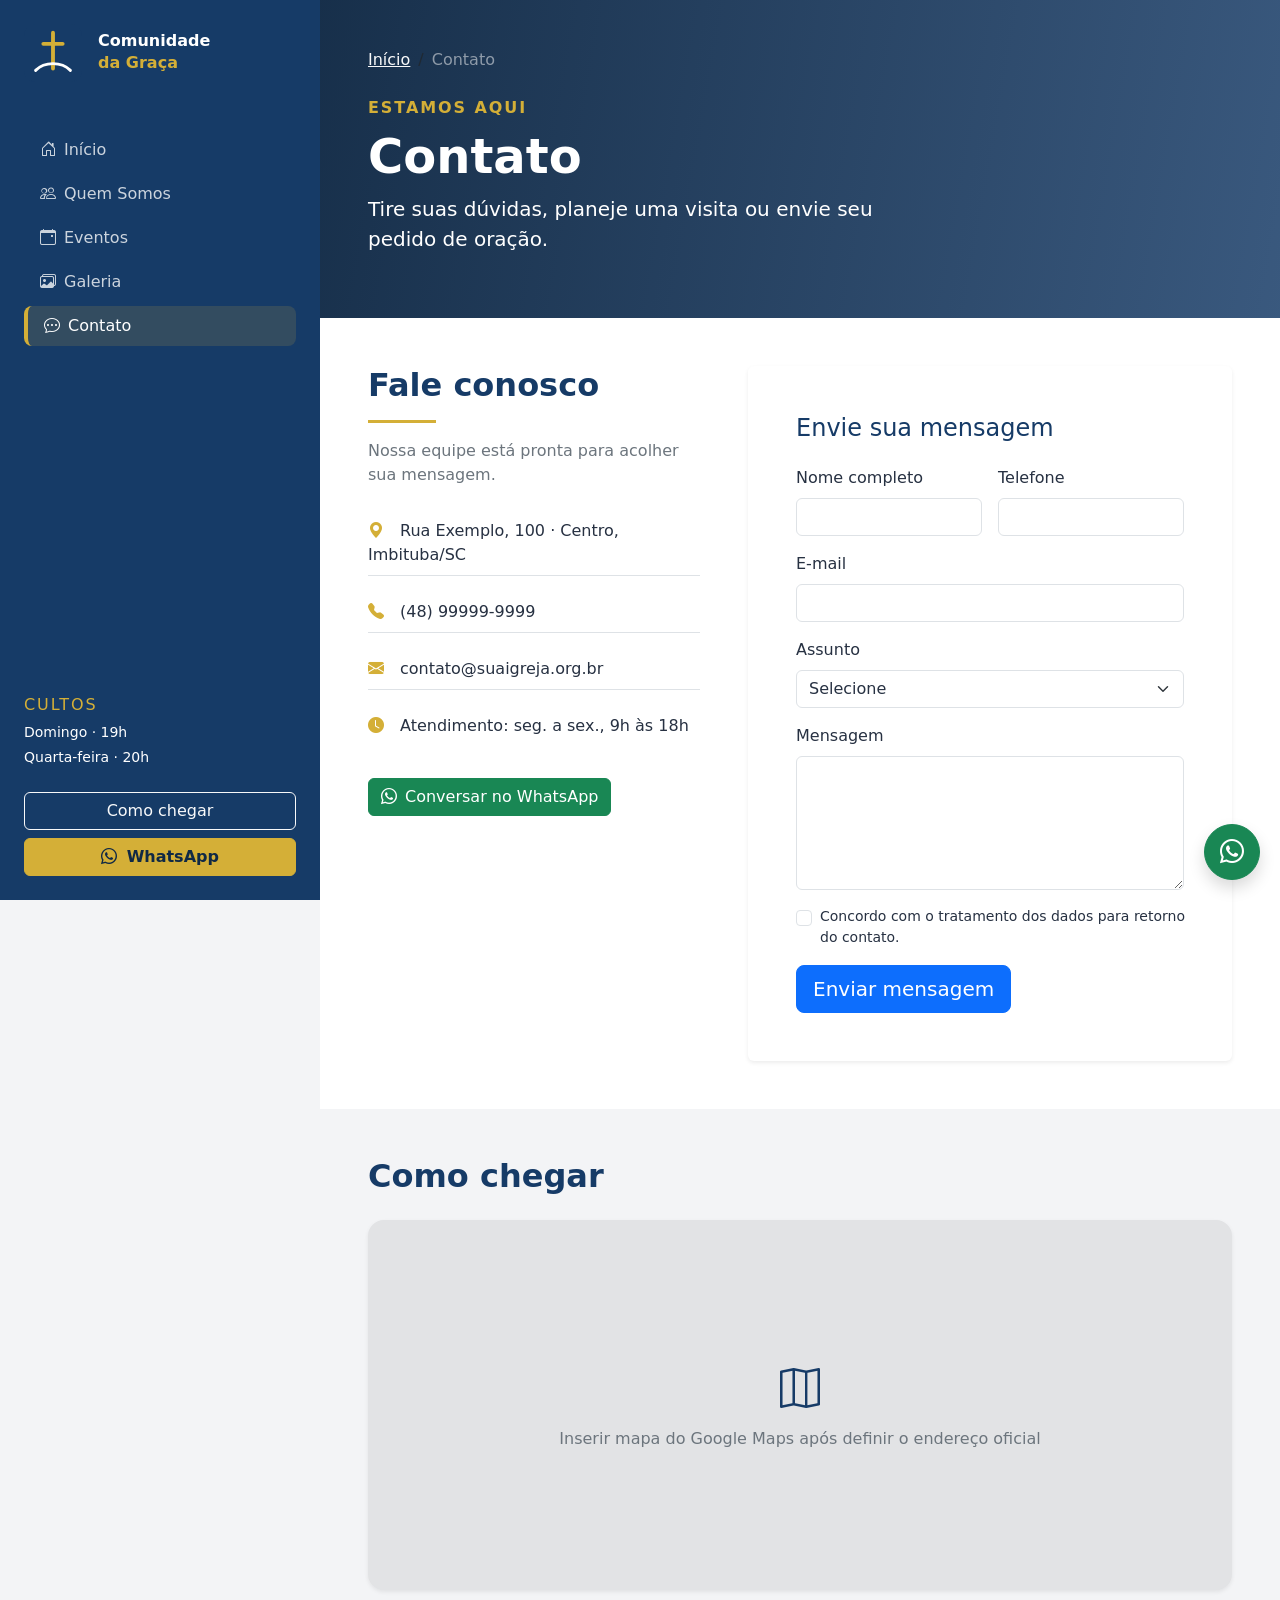
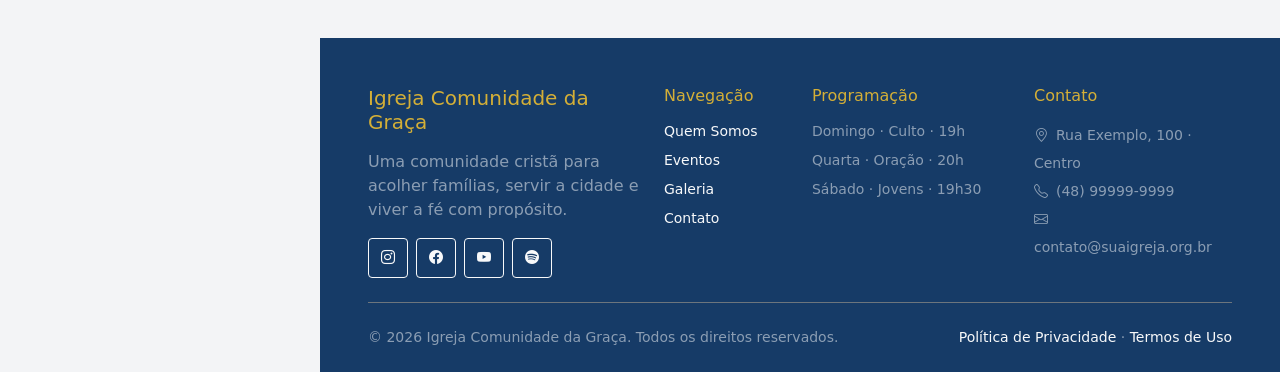
==== contato.html @ 5cb47e73 "Primeira versão do site" ====
<!DOCTYPE html>

<html lang="pt-BR">
<head>
<meta charset="utf-8"/>
<meta content="width=device-width, initial-scale=1" name="viewport"/>
<title>Contato e Pedido de Oração | Igreja Comunidade da Graça</title>
<meta content="Entre em contato com a Igreja Comunidade da Graça em Imbituba, planeje sua visita ou envie um pedido de oração." name="description"/>
<meta content="index, follow, max-image-preview:large" name="robots"/>
<meta content="#163b67" name="theme-color"/>
<link href="https://www.suaigreja.org.br/contato.html" rel="canonical"/>
<link href="assets/img/logo.svg" rel="icon" type="image/svg+xml"/>
<meta content="pt_BR" property="og:locale"/>
<meta content="website" property="og:type"/>
<meta content="Igreja Comunidade da Graça" property="og:site_name"/>
<meta content="Contato e Pedido de Oração | Igreja Comunidade da Graça" property="og:title"/>
<meta content="Entre em contato com a Igreja Comunidade da Graça em Imbituba, planeje sua visita ou envie um pedido de oração." property="og:description"/>
<meta content="https://www.suaigreja.org.br/contato.html" property="og:url"/>
<meta content="https://www.suaigreja.org.br/assets/img/og-image.jpg" property="og:image"/>
<meta content="summary_large_image" name="twitter:card"/>
<meta content="Contato e Pedido de Oração | Igreja Comunidade da Graça" name="twitter:title"/>
<meta content="Entre em contato com a Igreja Comunidade da Graça em Imbituba, planeje sua visita ou envie um pedido de oração." name="twitter:description"/>
<meta content="https://www.suaigreja.org.br/assets/img/og-image.jpg" name="twitter:image"/>
<link crossorigin="anonymous" href="https://cdn.jsdelivr.net/npm/bootstrap@5.3.8/dist/css/bootstrap.min.css" integrity="sha384-sRIl4kxILFvY47J16cr9ZwB07vP4J8+LH7qKQnuqkuIAvNWLzeN8tE5YBujZqJLB" rel="stylesheet"/>
<link href="https://cdn.jsdelivr.net/npm/bootstrap-icons@1.13.1/font/bootstrap-icons.min.css" rel="stylesheet"/>
<link href="assets/css/styles.css" rel="stylesheet"/>
</head>
<body>
<a class="visually-hidden-focusable btn btn-gold position-absolute top-0 start-0 m-2 z-3" href="#conteudo-principal">Pular para o conteúdo</a>
<header class="d-lg-none sticky-top bg-brand shadow-sm">
<nav aria-label="Navegação principal mobile" class="navbar navbar-dark px-3">
<a class="navbar-brand d-flex align-items-center gap-2" href="index.html">
<img alt="" height="42" src="assets/img/logo.svg" width="42"/>
<span class="fs-6 fw-semibold">Igreja Comunidade da Graça</span>
</a>
<button aria-controls="menuMobile" aria-label="Abrir menu principal" class="navbar-toggler" data-bs-target="#menuMobile" data-bs-toggle="offcanvas" type="button">
<span class="navbar-toggler-icon"></span>
</button>
</nav>
<div aria-labelledby="menuMobileLabel" class="offcanvas offcanvas-start text-bg-dark" id="menuMobile" tabindex="-1">
<header class="offcanvas-header border-bottom border-secondary">
<h2 class="offcanvas-title fs-5" id="menuMobileLabel">Igreja Comunidade da Graça</h2>
<button aria-label="Fechar menu" class="btn-close btn-close-white" data-bs-dismiss="offcanvas" type="button"></button>
</header>
<nav aria-label="Menu mobile" class="offcanvas-body">
<ul class="nav flex-column gap-1">
<li class="nav-item">
<a class="nav-link sidebar-link rounded-3 px-3 py-2" href="index.html">
<i aria-hidden="true" class="bi bi-house-door me-2"></i>Início
            </a>
</li>
<li class="nav-item">
<a class="nav-link sidebar-link rounded-3 px-3 py-2" href="quem-somos.html">
<i aria-hidden="true" class="bi bi-people me-2"></i>Quem Somos
            </a>
</li>
<li class="nav-item">
<a class="nav-link sidebar-link rounded-3 px-3 py-2" href="eventos.html">
<i aria-hidden="true" class="bi bi-calendar-event me-2"></i>Eventos
            </a>
</li>
<li class="nav-item">
<a class="nav-link sidebar-link rounded-3 px-3 py-2" href="galeria.html">
<i aria-hidden="true" class="bi bi-images me-2"></i>Galeria
            </a>
</li>
<li class="nav-item">
<a aria-current="page" class="nav-link sidebar-link rounded-3 px-3 py-2 active" href="contato.html">
<i aria-hidden="true" class="bi bi-chat-dots me-2"></i>Contato
            </a>
</li>
</ul>
<hr class="border-secondary my-4"/>
<a class="btn btn-gold w-100" href="contato.html#pedido-oracao">Pedido de oração</a>
</nav>
</div>
</header>
<div class="container-fluid p-0">
<div class="row g-0">
<aside aria-label="Navegação e informações da igreja" class="col-lg-3 d-none d-lg-flex sidebar bg-brand text-white min-vh-100 sticky-top flex-column p-4">
<a aria-label="Igreja Comunidade da Graça - página inicial" class="d-flex align-items-center gap-3 text-white text-decoration-none mb-5" href="index.html">
<img alt="" height="58" src="assets/img/logo.svg" width="58"/>
<span>
<strong class="d-block lh-sm">Comunidade</strong>
<span class="text-gold fw-semibold">da Graça</span>
</span>
</a>
<nav aria-label="Navegação principal">
<ul class="nav flex-column gap-1">
<li class="nav-item">
<a class="nav-link sidebar-link rounded-3 px-3 py-2" href="index.html">
<i aria-hidden="true" class="bi bi-house-door me-2"></i>Início
            </a>
</li>
<li class="nav-item">
<a class="nav-link sidebar-link rounded-3 px-3 py-2" href="quem-somos.html">
<i aria-hidden="true" class="bi bi-people me-2"></i>Quem Somos
            </a>
</li>
<li class="nav-item">
<a class="nav-link sidebar-link rounded-3 px-3 py-2" href="eventos.html">
<i aria-hidden="true" class="bi bi-calendar-event me-2"></i>Eventos
            </a>
</li>
<li class="nav-item">
<a class="nav-link sidebar-link rounded-3 px-3 py-2" href="galeria.html">
<i aria-hidden="true" class="bi bi-images me-2"></i>Galeria
            </a>
</li>
<li class="nav-item">
<a aria-current="page" class="nav-link sidebar-link rounded-3 px-3 py-2 active" href="contato.html">
<i aria-hidden="true" class="bi bi-chat-dots me-2"></i>Contato
            </a>
</li>
</ul>
</nav>
<section aria-labelledby="cultos-aside" class="mt-auto pt-5">
<h2 class="fs-6 text-uppercase text-gold letter-spacing" id="cultos-aside">Cultos</h2>
<p class="small mb-1">Domingo · 19h</p>
<p class="small mb-4">Quarta-feira · 20h</p>
<a class="btn btn-outline-light w-100 mb-2" href="contato.html">Como chegar</a>
<a class="btn btn-gold w-100" href="https://wa.me/5548999999999" rel="noopener noreferrer" target="_blank">
<i aria-hidden="true" class="bi bi-whatsapp me-1"></i> WhatsApp
            </a>
</section>
</aside>
<main class="col-12 col-lg-9 d-flex flex-column min-vh-100" id="conteudo-principal">
<header class="page-hero text-white px-4 px-md-5 py-5">
<nav aria-label="breadcrumb"><ol class="breadcrumb small"><li class="breadcrumb-item"><a class="link-light" href="index.html">Início</a></li><li aria-current="page" class="breadcrumb-item active text-white-50">Contato</li></ol></nav>
<p class="text-gold text-uppercase fw-semibold letter-spacing mt-4 mb-2">Estamos aqui</p>
<h1 class="display-5 fw-bold">Contato</h1>
<p class="lead col-xl-8">Tire suas dúvidas, planeje uma visita ou envie seu pedido de oração.</p>
</header>
<section aria-labelledby="fale-conosco" class="bg-white py-5 px-4 px-md-5">
<div class="row g-5">
<article class="col-lg-5">
<h2 class="fw-bold text-brand" id="fale-conosco">Fale conosco</h2>
<span aria-hidden="true" class="gold-rule d-block my-3"></span>
<p class="text-secondary">Nossa equipe está pronta para acolher sua mensagem.</p>
<address class="list-group list-group-flush mt-4">
<p class="list-group-item px-0"><i aria-hidden="true" class="bi bi-geo-alt-fill text-gold me-3"></i>Rua Exemplo, 100 · Centro, Imbituba/SC</p>
<p class="list-group-item px-0"><i aria-hidden="true" class="bi bi-telephone-fill text-gold me-3"></i>(48) 99999-9999</p>
<p class="list-group-item px-0"><i aria-hidden="true" class="bi bi-envelope-fill text-gold me-3"></i>contato@suaigreja.org.br</p>
<p class="list-group-item px-0"><i aria-hidden="true" class="bi bi-clock-fill text-gold me-3"></i>Atendimento: seg. a sex., 9h às 18h</p>
</address>
<a class="btn btn-success mt-3" href="https://wa.me/5548999999999" rel="noopener noreferrer" target="_blank"><i class="bi bi-whatsapp me-2"></i>Conversar no WhatsApp</a>
</article>
<div class="col-lg-7">
<form action="#" class="card border-0 shadow-sm p-4 p-md-5 needs-validation" id="pedido-oracao" method="post" novalidate="">
<h2 class="h4 text-brand mb-4">Envie sua mensagem</h2>
<div class="row g-3">
<p class="col-md-6 mb-0"><label class="form-label" for="nome">Nome completo</label><input autocomplete="name" class="form-control" id="nome" name="nome" required="" type="text"/><span class="invalid-feedback">Informe seu nome.</span></p>
<p class="col-md-6 mb-0"><label class="form-label" for="telefone">Telefone</label><input autocomplete="tel" class="form-control" id="telefone" name="telefone" type="tel"/></p>
<p class="col-12 mb-0"><label class="form-label" for="email">E-mail</label><input autocomplete="email" class="form-control" id="email" name="email" required="" type="email"/><span class="invalid-feedback">Informe um e-mail válido.</span></p>
<p class="col-12 mb-0"><label class="form-label" for="assunto">Assunto</label><select class="form-select" id="assunto" name="assunto" required=""><option disabled="" selected="" value="">Selecione</option><option>Planejar uma visita</option><option>Pedido de oração</option><option>Informações sobre eventos</option><option>Outro assunto</option></select><span class="invalid-feedback">Selecione um assunto.</span></p>
<p class="col-12 mb-0"><label class="form-label" for="mensagem">Mensagem</label><textarea class="form-control" id="mensagem" name="mensagem" required="" rows="5"></textarea><span class="invalid-feedback">Escreva sua mensagem.</span></p>
<p class="col-12 form-check ms-2 mb-0"><input class="form-check-input" id="privacidade" required="" type="checkbox"/><label class="form-check-label small" for="privacidade">Concordo com o tratamento dos dados para retorno do contato.</label><span class="invalid-feedback">É necessário concordar para enviar.</span></p>
<p class="col-12 mb-0"><button class="btn btn-primary btn-lg" type="submit">Enviar mensagem</button></p>
</div>
</form>
</div>
</div>
</section>
<section aria-labelledby="localizacao" class="bg-soft py-5 px-4 px-md-5">
<h2 class="fw-bold text-brand mb-4" id="localizacao">Como chegar</h2>
<div aria-label="Espaço reservado para mapa" class="ratio ratio-21x9 bg-secondary-subtle rounded-4 overflow-hidden shadow-sm">
<div class="d-flex flex-column justify-content-center align-items-center text-secondary">
<i aria-hidden="true" class="bi bi-map fs-1 text-brand"></i>
<p class="mb-0 mt-2">Inserir mapa do Google Maps após definir o endereço oficial</p>
</div>
</div>
</section>
<footer class="bg-brand text-white pt-5 pb-4 mt-auto">
<div aria-label="Rodapé institucional" class="container-fluid px-4 px-md-5">
<div class="row g-4 pb-4">
<div aria-labelledby="footer-brand" class="col-md-6 col-xl-4">
<h2 class="h5 text-gold mb-3" id="footer-brand">Igreja Comunidade da Graça</h2>
<p class="text-white-50">Uma comunidade cristã para acolher famílias, servir a cidade e viver a fé com propósito.</p>
<nav aria-label="Redes sociais" class="d-flex gap-2">
<a aria-label="Instagram" class="btn btn-outline-light btn-sm social-link" href="#"><i class="bi bi-instagram"></i></a>
<a aria-label="Facebook" class="btn btn-outline-light btn-sm social-link" href="#"><i class="bi bi-facebook"></i></a>
<a aria-label="YouTube" class="btn btn-outline-light btn-sm social-link" href="#"><i class="bi bi-youtube"></i></a>
<a aria-label="Spotify" class="btn btn-outline-light btn-sm social-link" href="#"><i class="bi bi-spotify"></i></a>
</nav>
</div>
<nav aria-labelledby="footer-links" class="col-6 col-md-3 col-xl-2">
<h2 class="h6 text-gold mb-3" id="footer-links">Navegação</h2>
<ul class="list-unstyled small d-grid gap-2">
<li><a class="link-light link-opacity-75-hover text-decoration-none" href="quem-somos.html">Quem Somos</a></li>
<li><a class="link-light link-opacity-75-hover text-decoration-none" href="eventos.html">Eventos</a></li>
<li><a class="link-light link-opacity-75-hover text-decoration-none" href="galeria.html">Galeria</a></li>
<li><a class="link-light link-opacity-75-hover text-decoration-none" href="contato.html">Contato</a></li>
</ul>
</nav>
<div aria-labelledby="footer-cultos" class="col-6 col-md-3 col-xl-3">
<h2 class="h6 text-gold mb-3" id="footer-cultos">Programação</h2>
<ul class="list-unstyled text-white-50 small d-grid gap-2">
<li>Domingo · Culto · 19h</li>
<li>Quarta · Oração · 20h</li>
<li>Sábado · Jovens · 19h30</li>
</ul>
</div>
<div aria-labelledby="footer-contact" class="col-xl-3">
<h2 class="h6 text-gold mb-3" id="footer-contact">Contato</h2>
<address class="text-white-50 small lh-lg mb-3">
<i aria-hidden="true" class="bi bi-geo-alt me-2"></i>Rua Exemplo, 100 · Centro<br/>
<i aria-hidden="true" class="bi bi-telephone me-2"></i>(48) 99999-9999<br/>
<i aria-hidden="true" class="bi bi-envelope me-2"></i>contato@suaigreja.org.br
        </address>
</div>
</div>
<div class="border-top border-secondary pt-4 d-md-flex justify-content-between align-items-center small text-white-50">
<p class="mb-2 mb-md-0">© <span data-current-year=""></span> Igreja Comunidade da Graça. Todos os direitos reservados.</p>
<p class="mb-0"><a class="link-light link-opacity-75-hover text-decoration-none" href="#">Política de Privacidade</a> · <a class="link-light link-opacity-75-hover text-decoration-none" href="#">Termos de Uso</a></p>
</div>
</div>
</footer>
<a aria-label="Falar conosco pelo WhatsApp" class="btn btn-success rounded-circle whatsapp-float shadow d-flex align-items-center justify-content-center" href="https://wa.me/5548999999999?text=Olá%2C%20gostaria%20de%20conhecer%20a%20igreja." rel="noopener noreferrer" target="_blank">
<i aria-hidden="true" class="bi bi-whatsapp fs-4"></i>
</a>
</main>
</div>
</div>
<script crossorigin="anonymous" integrity="sha384-FKyoEForCGlyvwx9Hj09JcYn3nv7wiPVlz7YYwJrWVcXK/BmnVDxM+D2scQbITxI" src="https://cdn.jsdelivr.net/npm/bootstrap@5.3.8/dist/js/bootstrap.bundle.min.js"></script>
<script src="assets/js/main.js"></script>
</body>
</html>
---- assets/css/styles.css ----
/* Tema visual: somente complementos necessários ao Design System do Bootstrap */
:root {
  --brand-blue: #163b67;
  --brand-blue-dark: #102945;
  --brand-gold: #d4af37;
  --brand-gold-dark: #b79322;
  --brand-gray: #f3f4f6;
  --bs-primary: var(--brand-blue);
  --bs-primary-rgb: 22, 59, 103;
  --bs-warning: var(--brand-gold);
  --bs-warning-rgb: 212, 175, 55;
  --bs-body-color: #273142;
  --bs-body-bg: #fff;
}

body { background-color: var(--brand-gray); }
.bg-brand { background-color: var(--brand-blue) !important; }
.bg-soft { background-color: var(--brand-gray); }
.text-brand { color: var(--brand-blue) !important; }
.text-gold { color: var(--brand-gold) !important; }
.border-gold { border-color: var(--brand-gold) !important; }
.letter-spacing { letter-spacing: .12em; }

.btn-gold {
  --bs-btn-color: var(--brand-blue-dark);
  --bs-btn-bg: var(--brand-gold);
  --bs-btn-border-color: var(--brand-gold);
  --bs-btn-hover-color: #fff;
  --bs-btn-hover-bg: var(--brand-gold-dark);
  --bs-btn-hover-border-color: var(--brand-gold-dark);
  --bs-btn-active-bg: var(--brand-gold-dark);
  --bs-btn-active-border-color: var(--brand-gold-dark);
  font-weight: 600;
}

.sidebar { height: 100vh; overflow-y: auto; }
.sidebar-link { color: rgba(255,255,255,.78); transition: background-color .2s ease, color .2s ease; }
.sidebar-link:hover, .sidebar-link:focus, .sidebar-link.active {
  background-color: rgba(212,175,55,.15);
  color: #fff;
}
.sidebar-link.active { border-left: .25rem solid var(--brand-gold); }

.hero-slide { min-height: min(76vh, 720px); object-fit: cover; filter: brightness(.48); }
.hero-caption { max-width: 46rem; }
.gold-rule { width: 4.25rem; height: .2rem; background-color: var(--brand-gold); }
.page-hero {
  background: linear-gradient(100deg, rgba(16,41,69,.97), rgba(22,59,103,.84)),
    url("https://images.unsplash.com/photo-1507692049790-de58290a4334?auto=format&fit=crop&w=1600&q=80") center/cover;
}
.event-date { min-width: 4.8rem; }
.gallery-image { height: 16rem; object-fit: cover; }
.object-cover { object-fit: cover; }
.hover-lift { transition: transform .2s ease, box-shadow .2s ease; }
.hover-lift:hover { transform: translateY(-.2rem); box-shadow: var(--bs-box-shadow-lg) !important; }
.social-link { width: 2.5rem; height: 2.5rem; display: inline-flex; align-items: center; justify-content: center; }
.whatsapp-float {
  position: fixed;
  right: 1.25rem;
  bottom: 1.25rem;
  width: 3.5rem;
  height: 3.5rem;
  z-index: 1040;
}
.form-control:focus, .form-select:focus {
  border-color: var(--brand-gold);
  box-shadow: 0 0 0 .25rem rgba(212,175,55,.2);
}
@media (min-width: 992px) {
  .content-rounded { border-top-left-radius: 1.5rem; }
}


/* Galeria por eventos e lightbox */
.gallery-trigger {
  background: var(--brand-blue-dark);
  cursor: zoom-in;
}
.gallery-trigger img {
  transition: transform .45s ease, opacity .3s ease;
}
.gallery-trigger:hover img,
.gallery-trigger:focus-visible img {
  transform: scale(1.045);
  opacity: .88;
}
.gallery-trigger:focus-visible {
  outline: .2rem solid var(--brand-gold);
  outline-offset: .18rem;
}
.gallery-feature img { height: 32rem; object-fit: cover; }
.gallery-thumb { min-height: 15.45rem; object-fit: cover; }
.gallery-wide-thumb { min-height: 15.45rem; object-fit: cover; }
.gallery-overlay {
  position: absolute;
  inset: 0;
  background: linear-gradient(0deg, rgba(16, 41, 69, .82), transparent 46%);
}
.gallery-zoom {
  align-items: center;
  background-color: rgba(16, 41, 69, .7);
  border: 1px solid rgba(255, 255, 255, .35);
  border-radius: 50rem;
  bottom: 1rem;
  color: #fff;
  display: inline-flex;
  height: 2.6rem;
  justify-content: center;
  opacity: 0;
  position: absolute;
  right: 1rem;
  transition: opacity .25s ease;
  width: 2.6rem;
}
.gallery-trigger:hover .gallery-zoom,
.gallery-trigger:focus-visible .gallery-zoom { opacity: 1; }
.album-photo img { height: 17rem; object-fit: cover; }
.gallery-modal .modal-content { min-height: min(86vh, 54rem); }
.gallery-lightbox-image {
  max-height: calc(86vh - 10rem);
  max-width: 100%;
  object-fit: contain;
}
.gallery-nav {
  background-color: rgba(255, 255, 255, .12);
  border: 1px solid rgba(255, 255, 255, .22);
  border-radius: 50%;
  color: #fff;
  font-size: 1.35rem;
  height: 3.25rem;
  position: absolute;
  top: 50%;
  transform: translateY(-50%);
  width: 3.25rem;
  z-index: 2;
}
.gallery-nav:hover,
.gallery-nav:focus { background-color: var(--brand-gold); color: var(--brand-blue-dark); }
.gallery-nav-prev { left: 1rem; }
.gallery-nav-next { right: 1rem; }

@media (max-width: 991.98px) {
  .gallery-feature img { height: 23rem; }
  .gallery-thumb,
  .gallery-wide-thumb { min-height: 12rem; height: 12rem !important; }
}
@media (max-width: 575.98px) {
  .gallery-feature img { height: 19rem; }
  .album-photo img { height: 14rem; }
  .gallery-nav { height: 2.75rem; width: 2.75rem; }
  .gallery-nav-prev { left: .5rem; }
  .gallery-nav-next { right: .5rem; }
}
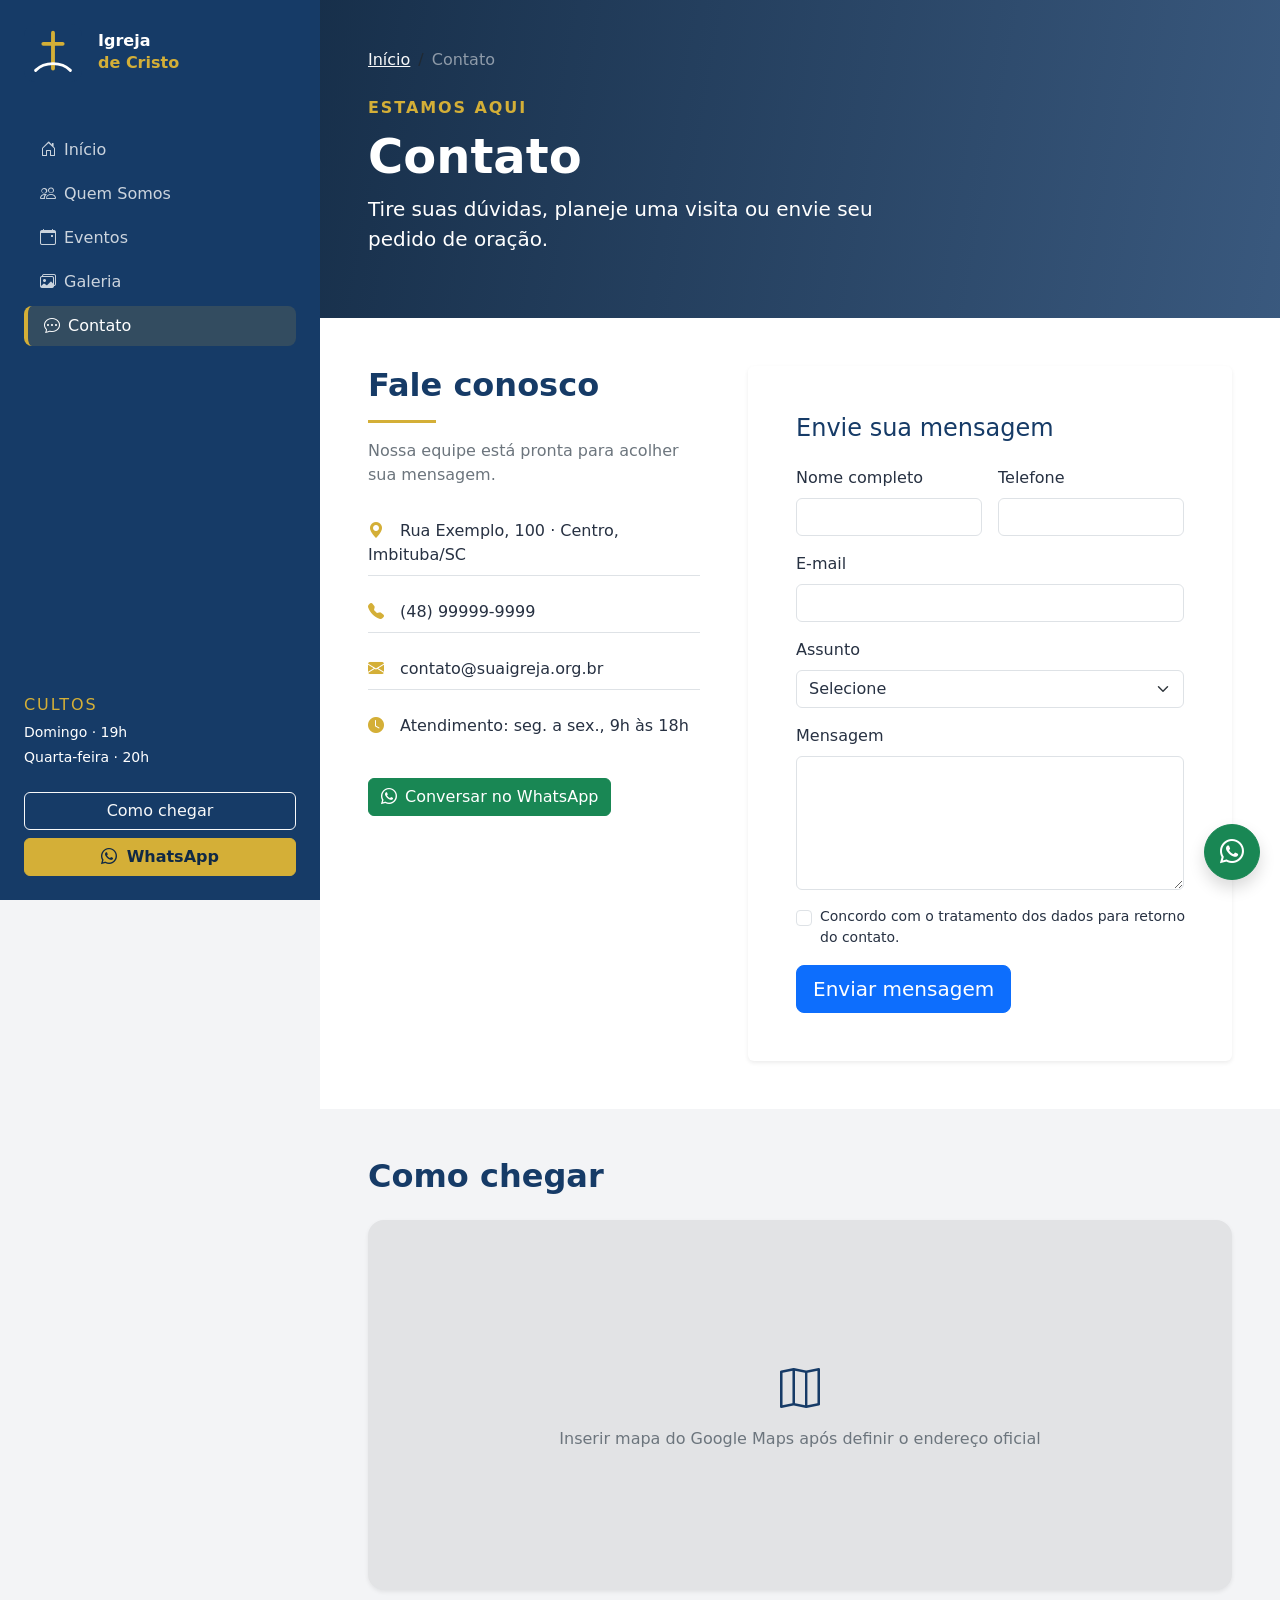
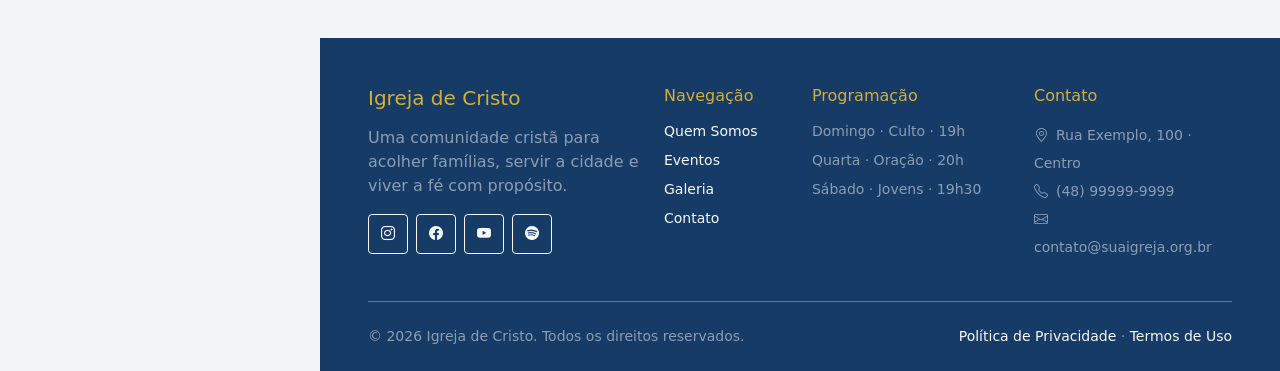
==== commit 3011eda5: "Atualização de conteúdo" ====
--- a/contato.html
+++ b/contato.html
@@ -1,227 +1,587 @@
-<!DOCTYPE html>
+<!doctype html>
 
 <html lang="pt-BR">
-<head>
-<meta charset="utf-8"/>
-<meta content="width=device-width, initial-scale=1" name="viewport"/>
-<title>Contato e Pedido de Oração | Igreja Comunidade da Graça</title>
-<meta content="Entre em contato com a Igreja Comunidade da Graça em Imbituba, planeje sua visita ou envie um pedido de oração." name="description"/>
-<meta content="index, follow, max-image-preview:large" name="robots"/>
-<meta content="#163b67" name="theme-color"/>
-<link href="https://www.suaigreja.org.br/contato.html" rel="canonical"/>
-<link href="assets/img/logo.svg" rel="icon" type="image/svg+xml"/>
-<meta content="pt_BR" property="og:locale"/>
-<meta content="website" property="og:type"/>
-<meta content="Igreja Comunidade da Graça" property="og:site_name"/>
-<meta content="Contato e Pedido de Oração | Igreja Comunidade da Graça" property="og:title"/>
-<meta content="Entre em contato com a Igreja Comunidade da Graça em Imbituba, planeje sua visita ou envie um pedido de oração." property="og:description"/>
-<meta content="https://www.suaigreja.org.br/contato.html" property="og:url"/>
-<meta content="https://www.suaigreja.org.br/assets/img/og-image.jpg" property="og:image"/>
-<meta content="summary_large_image" name="twitter:card"/>
-<meta content="Contato e Pedido de Oração | Igreja Comunidade da Graça" name="twitter:title"/>
-<meta content="Entre em contato com a Igreja Comunidade da Graça em Imbituba, planeje sua visita ou envie um pedido de oração." name="twitter:description"/>
-<meta content="https://www.suaigreja.org.br/assets/img/og-image.jpg" name="twitter:image"/>
-<link crossorigin="anonymous" href="https://cdn.jsdelivr.net/npm/bootstrap@5.3.8/dist/css/bootstrap.min.css" integrity="sha384-sRIl4kxILFvY47J16cr9ZwB07vP4J8+LH7qKQnuqkuIAvNWLzeN8tE5YBujZqJLB" rel="stylesheet"/>
-<link href="https://cdn.jsdelivr.net/npm/bootstrap-icons@1.13.1/font/bootstrap-icons.min.css" rel="stylesheet"/>
-<link href="assets/css/styles.css" rel="stylesheet"/>
-</head>
-<body>
-<a class="visually-hidden-focusable btn btn-gold position-absolute top-0 start-0 m-2 z-3" href="#conteudo-principal">Pular para o conteúdo</a>
-<header class="d-lg-none sticky-top bg-brand shadow-sm">
-<nav aria-label="Navegação principal mobile" class="navbar navbar-dark px-3">
-<a class="navbar-brand d-flex align-items-center gap-2" href="index.html">
-<img alt="" height="42" src="assets/img/logo.svg" width="42"/>
-<span class="fs-6 fw-semibold">Igreja Comunidade da Graça</span>
-</a>
-<button aria-controls="menuMobile" aria-label="Abrir menu principal" class="navbar-toggler" data-bs-target="#menuMobile" data-bs-toggle="offcanvas" type="button">
-<span class="navbar-toggler-icon"></span>
-</button>
-</nav>
-<div aria-labelledby="menuMobileLabel" class="offcanvas offcanvas-start text-bg-dark" id="menuMobile" tabindex="-1">
-<header class="offcanvas-header border-bottom border-secondary">
-<h2 class="offcanvas-title fs-5" id="menuMobileLabel">Igreja Comunidade da Graça</h2>
-<button aria-label="Fechar menu" class="btn-close btn-close-white" data-bs-dismiss="offcanvas" type="button"></button>
-</header>
-<nav aria-label="Menu mobile" class="offcanvas-body">
-<ul class="nav flex-column gap-1">
-<li class="nav-item">
-<a class="nav-link sidebar-link rounded-3 px-3 py-2" href="index.html">
-<i aria-hidden="true" class="bi bi-house-door me-2"></i>Início
+  <head>
+    <meta charset="utf-8" />
+    <meta content="width=device-width, initial-scale=1" name="viewport" />
+    <title>Contato e Pedido de Oração | Igreja de Cristo</title>
+    <meta
+      content="Entre em contato com a Igreja de Cristo em Imbituba, planeje sua visita ou envie um pedido de oração."
+      name="description"
+    />
+    <meta content="index, follow, max-image-preview:large" name="robots" />
+    <meta content="#163b67" name="theme-color" />
+    <link href="https://www.suaigreja.org.br/contato.html" rel="canonical" />
+    <link href="assets/img/logo.svg" rel="icon" type="image/svg+xml" />
+    <meta content="pt_BR" property="og:locale" />
+    <meta content="website" property="og:type" />
+    <meta content="Igreja de Cristo" property="og:site_name" />
+    <meta
+      content="Contato e Pedido de Oração | Igreja de Cristo"
+      property="og:title"
+    />
+    <meta
+      content="Entre em contato com a Igreja de Cristo em Imbituba, planeje sua visita ou envie um pedido de oração."
+      property="og:description"
+    />
+    <meta
+      content="https://www.suaigreja.org.br/contato.html"
+      property="og:url"
+    />
+    <meta
+      content="https://www.suaigreja.org.br/assets/img/og-image.jpg"
+      property="og:image"
+    />
+    <meta content="summary_large_image" name="twitter:card" />
+    <meta
+      content="Contato e Pedido de Oração | Igreja de Cristo"
+      name="twitter:title"
+    />
+    <meta
+      content="Entre em contato com a Igreja de Cristo em Imbituba, planeje sua visita ou envie um pedido de oração."
+      name="twitter:description"
+    />
+    <meta
+      content="https://www.suaigreja.org.br/assets/img/og-image.jpg"
+      name="twitter:image"
+    />
+    <link
+      crossorigin="anonymous"
+      href="https://cdn.jsdelivr.net/npm/bootstrap@5.3.8/dist/css/bootstrap.min.css"
+      integrity="sha384-sRIl4kxILFvY47J16cr9ZwB07vP4J8+LH7qKQnuqkuIAvNWLzeN8tE5YBujZqJLB"
+      rel="stylesheet"
+    />
+    <link
+      href="https://cdn.jsdelivr.net/npm/bootstrap-icons@1.13.1/font/bootstrap-icons.min.css"
+      rel="stylesheet"
+    />
+    <link href="assets/css/styles.css" rel="stylesheet" />
+  </head>
+  <body>
+    <a
+      class="visually-hidden-focusable btn btn-gold position-absolute top-0 start-0 m-2 z-3"
+      href="#conteudo-principal"
+      >Pular para o conteúdo</a
+    >
+    <header class="d-lg-none sticky-top bg-brand shadow-sm">
+      <nav
+        aria-label="Navegação principal mobile"
+        class="navbar navbar-dark px-3"
+      >
+        <a
+          class="navbar-brand d-flex align-items-center gap-2"
+          href="index.html"
+        >
+          <img alt="" height="42" src="assets/img/logo.svg" width="42" />
+          <span class="fs-6 fw-semibold">Igreja de Cristo</span>
+        </a>
+        <button
+          aria-controls="menuMobile"
+          aria-label="Abrir menu principal"
+          class="navbar-toggler"
+          data-bs-target="#menuMobile"
+          data-bs-toggle="offcanvas"
+          type="button"
+        >
+          <span class="navbar-toggler-icon"></span>
+        </button>
+      </nav>
+      <div
+        aria-labelledby="menuMobileLabel"
+        class="offcanvas offcanvas-start text-bg-dark"
+        id="menuMobile"
+        tabindex="-1"
+      >
+        <header class="offcanvas-header border-bottom border-secondary">
+          <h2 class="offcanvas-title fs-5" id="menuMobileLabel">
+            Igreja de Cristo
+          </h2>
+          <button
+            aria-label="Fechar menu"
+            class="btn-close btn-close-white"
+            data-bs-dismiss="offcanvas"
+            type="button"
+          ></button>
+        </header>
+        <nav aria-label="Menu mobile" class="offcanvas-body">
+          <ul class="nav flex-column gap-1">
+            <li class="nav-item">
+              <a
+                class="nav-link sidebar-link rounded-3 px-3 py-2"
+                href="index.html"
+              >
+                <i aria-hidden="true" class="bi bi-house-door me-2"></i>Início
+              </a>
+            </li>
+            <li class="nav-item">
+              <a
+                class="nav-link sidebar-link rounded-3 px-3 py-2"
+                href="quem-somos.html"
+              >
+                <i aria-hidden="true" class="bi bi-people me-2"></i>Quem Somos
+              </a>
+            </li>
+            <li class="nav-item">
+              <a
+                class="nav-link sidebar-link rounded-3 px-3 py-2"
+                href="eventos.html"
+              >
+                <i aria-hidden="true" class="bi bi-calendar-event me-2"></i
+                >Eventos
+              </a>
+            </li>
+            <li class="nav-item">
+              <a
+                class="nav-link sidebar-link rounded-3 px-3 py-2"
+                href="galeria.html"
+              >
+                <i aria-hidden="true" class="bi bi-images me-2"></i>Galeria
+              </a>
+            </li>
+            <li class="nav-item">
+              <a
+                aria-current="page"
+                class="nav-link sidebar-link rounded-3 px-3 py-2 active"
+                href="contato.html"
+              >
+                <i aria-hidden="true" class="bi bi-chat-dots me-2"></i>Contato
+              </a>
+            </li>
+          </ul>
+          <hr class="border-secondary my-4" />
+          <a class="btn btn-gold w-100" href="contato.html#pedido-oracao"
+            >Pedido de oração</a
+          >
+        </nav>
+      </div>
+    </header>
+    <div class="container-fluid p-0">
+      <div class="row g-0">
+        <aside
+          aria-label="Navegação e informações da igreja"
+          class="col-lg-3 d-none d-lg-flex sidebar bg-brand text-white min-vh-100 sticky-top flex-column p-4"
+        >
+          <a
+            aria-label="Igreja de Cristo - página inicial"
+            class="d-flex align-items-center gap-3 text-white text-decoration-none mb-5"
+            href="index.html"
+          >
+            <img alt="" height="58" src="assets/img/logo.svg" width="58" />
+            <span>
+              <strong class="d-block lh-sm">Igreja</strong>
+              <span class="text-gold fw-semibold">de Cristo</span>
+            </span>
+          </a>
+          <nav aria-label="Navegação principal">
+            <ul class="nav flex-column gap-1">
+              <li class="nav-item">
+                <a
+                  class="nav-link sidebar-link rounded-3 px-3 py-2"
+                  href="index.html"
+                >
+                  <i aria-hidden="true" class="bi bi-house-door me-2"></i>Início
+                </a>
+              </li>
+              <li class="nav-item">
+                <a
+                  class="nav-link sidebar-link rounded-3 px-3 py-2"
+                  href="quem-somos.html"
+                >
+                  <i aria-hidden="true" class="bi bi-people me-2"></i>Quem Somos
+                </a>
+              </li>
+              <li class="nav-item">
+                <a
+                  class="nav-link sidebar-link rounded-3 px-3 py-2"
+                  href="eventos.html"
+                >
+                  <i aria-hidden="true" class="bi bi-calendar-event me-2"></i
+                  >Eventos
+                </a>
+              </li>
+              <li class="nav-item">
+                <a
+                  class="nav-link sidebar-link rounded-3 px-3 py-2"
+                  href="galeria.html"
+                >
+                  <i aria-hidden="true" class="bi bi-images me-2"></i>Galeria
+                </a>
+              </li>
+              <li class="nav-item">
+                <a
+                  aria-current="page"
+                  class="nav-link sidebar-link rounded-3 px-3 py-2 active"
+                  href="contato.html"
+                >
+                  <i aria-hidden="true" class="bi bi-chat-dots me-2"></i>Contato
+                </a>
+              </li>
+            </ul>
+          </nav>
+          <section aria-labelledby="cultos-aside" class="mt-auto pt-5">
+            <h2
+              class="fs-6 text-uppercase text-gold letter-spacing"
+              id="cultos-aside"
+            >
+              Cultos
+            </h2>
+            <p class="small mb-1">Domingo · 19h</p>
+            <p class="small mb-4">Quarta-feira · 20h</p>
+            <a class="btn btn-outline-light w-100 mb-2" href="contato.html"
+              >Como chegar</a
+            >
+            <a
+              class="btn btn-gold w-100"
+              href="https://wa.me/5548999999999"
+              rel="noopener noreferrer"
+              target="_blank"
+            >
+              <i aria-hidden="true" class="bi bi-whatsapp me-1"></i> WhatsApp
             </a>
-</li>
-<li class="nav-item">
-<a class="nav-link sidebar-link rounded-3 px-3 py-2" href="quem-somos.html">
-<i aria-hidden="true" class="bi bi-people me-2"></i>Quem Somos
-            </a>
-</li>
-<li class="nav-item">
-<a class="nav-link sidebar-link rounded-3 px-3 py-2" href="eventos.html">
-<i aria-hidden="true" class="bi bi-calendar-event me-2"></i>Eventos
-            </a>
-</li>
-<li class="nav-item">
-<a class="nav-link sidebar-link rounded-3 px-3 py-2" href="galeria.html">
-<i aria-hidden="true" class="bi bi-images me-2"></i>Galeria
-            </a>
-</li>
-<li class="nav-item">
-<a aria-current="page" class="nav-link sidebar-link rounded-3 px-3 py-2 active" href="contato.html">
-<i aria-hidden="true" class="bi bi-chat-dots me-2"></i>Contato
-            </a>
-</li>
-</ul>
-<hr class="border-secondary my-4"/>
-<a class="btn btn-gold w-100" href="contato.html#pedido-oracao">Pedido de oração</a>
-</nav>
-</div>
-</header>
-<div class="container-fluid p-0">
-<div class="row g-0">
-<aside aria-label="Navegação e informações da igreja" class="col-lg-3 d-none d-lg-flex sidebar bg-brand text-white min-vh-100 sticky-top flex-column p-4">
-<a aria-label="Igreja Comunidade da Graça - página inicial" class="d-flex align-items-center gap-3 text-white text-decoration-none mb-5" href="index.html">
-<img alt="" height="58" src="assets/img/logo.svg" width="58"/>
-<span>
-<strong class="d-block lh-sm">Comunidade</strong>
-<span class="text-gold fw-semibold">da Graça</span>
-</span>
-</a>
-<nav aria-label="Navegação principal">
-<ul class="nav flex-column gap-1">
-<li class="nav-item">
-<a class="nav-link sidebar-link rounded-3 px-3 py-2" href="index.html">
-<i aria-hidden="true" class="bi bi-house-door me-2"></i>Início
-            </a>
-</li>
-<li class="nav-item">
-<a class="nav-link sidebar-link rounded-3 px-3 py-2" href="quem-somos.html">
-<i aria-hidden="true" class="bi bi-people me-2"></i>Quem Somos
-            </a>
-</li>
-<li class="nav-item">
-<a class="nav-link sidebar-link rounded-3 px-3 py-2" href="eventos.html">
-<i aria-hidden="true" class="bi bi-calendar-event me-2"></i>Eventos
-            </a>
-</li>
-<li class="nav-item">
-<a class="nav-link sidebar-link rounded-3 px-3 py-2" href="galeria.html">
-<i aria-hidden="true" class="bi bi-images me-2"></i>Galeria
-            </a>
-</li>
-<li class="nav-item">
-<a aria-current="page" class="nav-link sidebar-link rounded-3 px-3 py-2 active" href="contato.html">
-<i aria-hidden="true" class="bi bi-chat-dots me-2"></i>Contato
-            </a>
-</li>
-</ul>
-</nav>
-<section aria-labelledby="cultos-aside" class="mt-auto pt-5">
-<h2 class="fs-6 text-uppercase text-gold letter-spacing" id="cultos-aside">Cultos</h2>
-<p class="small mb-1">Domingo · 19h</p>
-<p class="small mb-4">Quarta-feira · 20h</p>
-<a class="btn btn-outline-light w-100 mb-2" href="contato.html">Como chegar</a>
-<a class="btn btn-gold w-100" href="https://wa.me/5548999999999" rel="noopener noreferrer" target="_blank">
-<i aria-hidden="true" class="bi bi-whatsapp me-1"></i> WhatsApp
-            </a>
-</section>
-</aside>
-<main class="col-12 col-lg-9 d-flex flex-column min-vh-100" id="conteudo-principal">
-<header class="page-hero text-white px-4 px-md-5 py-5">
-<nav aria-label="breadcrumb"><ol class="breadcrumb small"><li class="breadcrumb-item"><a class="link-light" href="index.html">Início</a></li><li aria-current="page" class="breadcrumb-item active text-white-50">Contato</li></ol></nav>
-<p class="text-gold text-uppercase fw-semibold letter-spacing mt-4 mb-2">Estamos aqui</p>
-<h1 class="display-5 fw-bold">Contato</h1>
-<p class="lead col-xl-8">Tire suas dúvidas, planeje uma visita ou envie seu pedido de oração.</p>
-</header>
-<section aria-labelledby="fale-conosco" class="bg-white py-5 px-4 px-md-5">
-<div class="row g-5">
-<article class="col-lg-5">
-<h2 class="fw-bold text-brand" id="fale-conosco">Fale conosco</h2>
-<span aria-hidden="true" class="gold-rule d-block my-3"></span>
-<p class="text-secondary">Nossa equipe está pronta para acolher sua mensagem.</p>
-<address class="list-group list-group-flush mt-4">
-<p class="list-group-item px-0"><i aria-hidden="true" class="bi bi-geo-alt-fill text-gold me-3"></i>Rua Exemplo, 100 · Centro, Imbituba/SC</p>
-<p class="list-group-item px-0"><i aria-hidden="true" class="bi bi-telephone-fill text-gold me-3"></i>(48) 99999-9999</p>
-<p class="list-group-item px-0"><i aria-hidden="true" class="bi bi-envelope-fill text-gold me-3"></i>contato@suaigreja.org.br</p>
-<p class="list-group-item px-0"><i aria-hidden="true" class="bi bi-clock-fill text-gold me-3"></i>Atendimento: seg. a sex., 9h às 18h</p>
-</address>
-<a class="btn btn-success mt-3" href="https://wa.me/5548999999999" rel="noopener noreferrer" target="_blank"><i class="bi bi-whatsapp me-2"></i>Conversar no WhatsApp</a>
-</article>
-<div class="col-lg-7">
-<form action="#" class="card border-0 shadow-sm p-4 p-md-5 needs-validation" id="pedido-oracao" method="post" novalidate="">
-<h2 class="h4 text-brand mb-4">Envie sua mensagem</h2>
-<div class="row g-3">
-<p class="col-md-6 mb-0"><label class="form-label" for="nome">Nome completo</label><input autocomplete="name" class="form-control" id="nome" name="nome" required="" type="text"/><span class="invalid-feedback">Informe seu nome.</span></p>
-<p class="col-md-6 mb-0"><label class="form-label" for="telefone">Telefone</label><input autocomplete="tel" class="form-control" id="telefone" name="telefone" type="tel"/></p>
-<p class="col-12 mb-0"><label class="form-label" for="email">E-mail</label><input autocomplete="email" class="form-control" id="email" name="email" required="" type="email"/><span class="invalid-feedback">Informe um e-mail válido.</span></p>
-<p class="col-12 mb-0"><label class="form-label" for="assunto">Assunto</label><select class="form-select" id="assunto" name="assunto" required=""><option disabled="" selected="" value="">Selecione</option><option>Planejar uma visita</option><option>Pedido de oração</option><option>Informações sobre eventos</option><option>Outro assunto</option></select><span class="invalid-feedback">Selecione um assunto.</span></p>
-<p class="col-12 mb-0"><label class="form-label" for="mensagem">Mensagem</label><textarea class="form-control" id="mensagem" name="mensagem" required="" rows="5"></textarea><span class="invalid-feedback">Escreva sua mensagem.</span></p>
-<p class="col-12 form-check ms-2 mb-0"><input class="form-check-input" id="privacidade" required="" type="checkbox"/><label class="form-check-label small" for="privacidade">Concordo com o tratamento dos dados para retorno do contato.</label><span class="invalid-feedback">É necessário concordar para enviar.</span></p>
-<p class="col-12 mb-0"><button class="btn btn-primary btn-lg" type="submit">Enviar mensagem</button></p>
-</div>
-</form>
-</div>
-</div>
-</section>
-<section aria-labelledby="localizacao" class="bg-soft py-5 px-4 px-md-5">
-<h2 class="fw-bold text-brand mb-4" id="localizacao">Como chegar</h2>
-<div aria-label="Espaço reservado para mapa" class="ratio ratio-21x9 bg-secondary-subtle rounded-4 overflow-hidden shadow-sm">
-<div class="d-flex flex-column justify-content-center align-items-center text-secondary">
-<i aria-hidden="true" class="bi bi-map fs-1 text-brand"></i>
-<p class="mb-0 mt-2">Inserir mapa do Google Maps após definir o endereço oficial</p>
-</div>
-</div>
-</section>
-<footer class="bg-brand text-white pt-5 pb-4 mt-auto">
-<div aria-label="Rodapé institucional" class="container-fluid px-4 px-md-5">
-<div class="row g-4 pb-4">
-<div aria-labelledby="footer-brand" class="col-md-6 col-xl-4">
-<h2 class="h5 text-gold mb-3" id="footer-brand">Igreja Comunidade da Graça</h2>
-<p class="text-white-50">Uma comunidade cristã para acolher famílias, servir a cidade e viver a fé com propósito.</p>
-<nav aria-label="Redes sociais" class="d-flex gap-2">
-<a aria-label="Instagram" class="btn btn-outline-light btn-sm social-link" href="#"><i class="bi bi-instagram"></i></a>
-<a aria-label="Facebook" class="btn btn-outline-light btn-sm social-link" href="#"><i class="bi bi-facebook"></i></a>
-<a aria-label="YouTube" class="btn btn-outline-light btn-sm social-link" href="#"><i class="bi bi-youtube"></i></a>
-<a aria-label="Spotify" class="btn btn-outline-light btn-sm social-link" href="#"><i class="bi bi-spotify"></i></a>
-</nav>
-</div>
-<nav aria-labelledby="footer-links" class="col-6 col-md-3 col-xl-2">
-<h2 class="h6 text-gold mb-3" id="footer-links">Navegação</h2>
-<ul class="list-unstyled small d-grid gap-2">
-<li><a class="link-light link-opacity-75-hover text-decoration-none" href="quem-somos.html">Quem Somos</a></li>
-<li><a class="link-light link-opacity-75-hover text-decoration-none" href="eventos.html">Eventos</a></li>
-<li><a class="link-light link-opacity-75-hover text-decoration-none" href="galeria.html">Galeria</a></li>
-<li><a class="link-light link-opacity-75-hover text-decoration-none" href="contato.html">Contato</a></li>
-</ul>
-</nav>
-<div aria-labelledby="footer-cultos" class="col-6 col-md-3 col-xl-3">
-<h2 class="h6 text-gold mb-3" id="footer-cultos">Programação</h2>
-<ul class="list-unstyled text-white-50 small d-grid gap-2">
-<li>Domingo · Culto · 19h</li>
-<li>Quarta · Oração · 20h</li>
-<li>Sábado · Jovens · 19h30</li>
-</ul>
-</div>
-<div aria-labelledby="footer-contact" class="col-xl-3">
-<h2 class="h6 text-gold mb-3" id="footer-contact">Contato</h2>
-<address class="text-white-50 small lh-lg mb-3">
-<i aria-hidden="true" class="bi bi-geo-alt me-2"></i>Rua Exemplo, 100 · Centro<br/>
-<i aria-hidden="true" class="bi bi-telephone me-2"></i>(48) 99999-9999<br/>
-<i aria-hidden="true" class="bi bi-envelope me-2"></i>contato@suaigreja.org.br
-        </address>
-</div>
-</div>
-<div class="border-top border-secondary pt-4 d-md-flex justify-content-between align-items-center small text-white-50">
-<p class="mb-2 mb-md-0">© <span data-current-year=""></span> Igreja Comunidade da Graça. Todos os direitos reservados.</p>
-<p class="mb-0"><a class="link-light link-opacity-75-hover text-decoration-none" href="#">Política de Privacidade</a> · <a class="link-light link-opacity-75-hover text-decoration-none" href="#">Termos de Uso</a></p>
-</div>
-</div>
-</footer>
-<a aria-label="Falar conosco pelo WhatsApp" class="btn btn-success rounded-circle whatsapp-float shadow d-flex align-items-center justify-content-center" href="https://wa.me/5548999999999?text=Olá%2C%20gostaria%20de%20conhecer%20a%20igreja." rel="noopener noreferrer" target="_blank">
-<i aria-hidden="true" class="bi bi-whatsapp fs-4"></i>
-</a>
-</main>
-</div>
-</div>
-<script crossorigin="anonymous" integrity="sha384-FKyoEForCGlyvwx9Hj09JcYn3nv7wiPVlz7YYwJrWVcXK/BmnVDxM+D2scQbITxI" src="https://cdn.jsdelivr.net/npm/bootstrap@5.3.8/dist/js/bootstrap.bundle.min.js"></script>
-<script src="assets/js/main.js"></script>
-</body>
-</html>+          </section>
+        </aside>
+        <main
+          class="col-12 col-lg-9 d-flex flex-column min-vh-100"
+          id="conteudo-principal"
+        >
+          <header class="page-hero text-white px-4 px-md-5 py-5">
+            <nav aria-label="breadcrumb">
+              <ol class="breadcrumb small">
+                <li class="breadcrumb-item">
+                  <a class="link-light" href="index.html">Início</a>
+                </li>
+                <li
+                  aria-current="page"
+                  class="breadcrumb-item active text-white-50"
+                >
+                  Contato
+                </li>
+              </ol>
+            </nav>
+            <p
+              class="text-gold text-uppercase fw-semibold letter-spacing mt-4 mb-2"
+            >
+              Estamos aqui
+            </p>
+            <h1 class="display-5 fw-bold">Contato</h1>
+            <p class="lead col-xl-8">
+              Tire suas dúvidas, planeje uma visita ou envie seu pedido de
+              oração.
+            </p>
+          </header>
+          <section
+            aria-labelledby="fale-conosco"
+            class="bg-white py-5 px-4 px-md-5"
+          >
+            <div class="row g-5">
+              <article class="col-lg-5">
+                <h2 class="fw-bold text-brand" id="fale-conosco">
+                  Fale conosco
+                </h2>
+                <span aria-hidden="true" class="gold-rule d-block my-3"></span>
+                <p class="text-secondary">
+                  Nossa equipe está pronta para acolher sua mensagem.
+                </p>
+                <address class="list-group list-group-flush mt-4">
+                  <p class="list-group-item px-0">
+                    <i
+                      aria-hidden="true"
+                      class="bi bi-geo-alt-fill text-gold me-3"
+                    ></i
+                    >Rua Exemplo, 100 · Centro, Imbituba/SC
+                  </p>
+                  <p class="list-group-item px-0">
+                    <i
+                      aria-hidden="true"
+                      class="bi bi-telephone-fill text-gold me-3"
+                    ></i
+                    >(48) 99999-9999
+                  </p>
+                  <p class="list-group-item px-0">
+                    <i
+                      aria-hidden="true"
+                      class="bi bi-envelope-fill text-gold me-3"
+                    ></i
+                    >contato@suaigreja.org.br
+                  </p>
+                  <p class="list-group-item px-0">
+                    <i
+                      aria-hidden="true"
+                      class="bi bi-clock-fill text-gold me-3"
+                    ></i
+                    >Atendimento: seg. a sex., 9h às 18h
+                  </p>
+                </address>
+                <a
+                  class="btn btn-success mt-3"
+                  href="https://wa.me/5548999999999"
+                  rel="noopener noreferrer"
+                  target="_blank"
+                  ><i class="bi bi-whatsapp me-2"></i>Conversar no WhatsApp</a
+                >
+              </article>
+              <div class="col-lg-7">
+                <form
+                  action="#"
+                  class="card border-0 shadow-sm p-4 p-md-5 needs-validation"
+                  id="pedido-oracao"
+                  method="post"
+                  novalidate=""
+                >
+                  <h2 class="h4 text-brand mb-4">Envie sua mensagem</h2>
+                  <div class="row g-3">
+                    <p class="col-md-6 mb-0">
+                      <label class="form-label" for="nome">Nome completo</label
+                      ><input
+                        autocomplete="name"
+                        class="form-control"
+                        id="nome"
+                        name="nome"
+                        required=""
+                        type="text"
+                      /><span class="invalid-feedback">Informe seu nome.</span>
+                    </p>
+                    <p class="col-md-6 mb-0">
+                      <label class="form-label" for="telefone">Telefone</label
+                      ><input
+                        autocomplete="tel"
+                        class="form-control"
+                        id="telefone"
+                        name="telefone"
+                        type="tel"
+                      />
+                    </p>
+                    <p class="col-12 mb-0">
+                      <label class="form-label" for="email">E-mail</label
+                      ><input
+                        autocomplete="email"
+                        class="form-control"
+                        id="email"
+                        name="email"
+                        required=""
+                        type="email"
+                      /><span class="invalid-feedback"
+                        >Informe um e-mail válido.</span
+                      >
+                    </p>
+                    <p class="col-12 mb-0">
+                      <label class="form-label" for="assunto">Assunto</label
+                      ><select
+                        class="form-select"
+                        id="assunto"
+                        name="assunto"
+                        required=""
+                      >
+                        <option disabled="" selected="" value="">
+                          Selecione
+                        </option>
+                        <option>Planejar uma visita</option>
+                        <option>Pedido de oração</option>
+                        <option>Informações sobre eventos</option>
+                        <option>Outro assunto</option></select
+                      ><span class="invalid-feedback"
+                        >Selecione um assunto.</span
+                      >
+                    </p>
+                    <p class="col-12 mb-0">
+                      <label class="form-label" for="mensagem">Mensagem</label
+                      ><textarea
+                        class="form-control"
+                        id="mensagem"
+                        name="mensagem"
+                        required=""
+                        rows="5"
+                      ></textarea
+                      ><span class="invalid-feedback"
+                        >Escreva sua mensagem.</span
+                      >
+                    </p>
+                    <p class="col-12 form-check ms-2 mb-0">
+                      <input
+                        class="form-check-input"
+                        id="privacidade"
+                        required=""
+                        type="checkbox"
+                      /><label class="form-check-label small" for="privacidade"
+                        >Concordo com o tratamento dos dados para retorno do
+                        contato.</label
+                      ><span class="invalid-feedback"
+                        >É necessário concordar para enviar.</span
+                      >
+                    </p>
+                    <p class="col-12 mb-0">
+                      <button class="btn btn-primary btn-lg" type="submit">
+                        Enviar mensagem
+                      </button>
+                    </p>
+                  </div>
+                </form>
+              </div>
+            </div>
+          </section>
+          <section
+            aria-labelledby="localizacao"
+            class="bg-soft py-5 px-4 px-md-5"
+          >
+            <h2 class="fw-bold text-brand mb-4" id="localizacao">
+              Como chegar
+            </h2>
+            <div
+              aria-label="Espaço reservado para mapa"
+              class="ratio ratio-21x9 bg-secondary-subtle rounded-4 overflow-hidden shadow-sm"
+            >
+              <div
+                class="d-flex flex-column justify-content-center align-items-center text-secondary"
+              >
+                <i aria-hidden="true" class="bi bi-map fs-1 text-brand"></i>
+                <p class="mb-0 mt-2">
+                  Inserir mapa do Google Maps após definir o endereço oficial
+                </p>
+              </div>
+            </div>
+          </section>
+          <footer class="bg-brand text-white pt-5 pb-4 mt-auto">
+            <div
+              aria-label="Rodapé institucional"
+              class="container-fluid px-4 px-md-5"
+            >
+              <div class="row g-4 pb-4">
+                <div aria-labelledby="footer-brand" class="col-md-6 col-xl-4">
+                  <h2 class="h5 text-gold mb-3" id="footer-brand">
+                    Igreja de Cristo
+                  </h2>
+                  <p class="text-white-50">
+                    Uma comunidade cristã para acolher famílias, servir a cidade
+                    e viver a fé com propósito.
+                  </p>
+                  <nav aria-label="Redes sociais" class="d-flex gap-2">
+                    <a
+                      aria-label="Instagram"
+                      class="btn btn-outline-light btn-sm social-link"
+                      href="#"
+                      ><i class="bi bi-instagram"></i
+                    ></a>
+                    <a
+                      aria-label="Facebook"
+                      class="btn btn-outline-light btn-sm social-link"
+                      href="#"
+                      ><i class="bi bi-facebook"></i
+                    ></a>
+                    <a
+                      aria-label="YouTube"
+                      class="btn btn-outline-light btn-sm social-link"
+                      href="#"
+                      ><i class="bi bi-youtube"></i
+                    ></a>
+                    <a
+                      aria-label="Spotify"
+                      class="btn btn-outline-light btn-sm social-link"
+                      href="#"
+                      ><i class="bi bi-spotify"></i
+                    ></a>
+                  </nav>
+                </div>
+                <nav
+                  aria-labelledby="footer-links"
+                  class="col-6 col-md-3 col-xl-2"
+                >
+                  <h2 class="h6 text-gold mb-3" id="footer-links">Navegação</h2>
+                  <ul class="list-unstyled small d-grid gap-2">
+                    <li>
+                      <a
+                        class="link-light link-opacity-75-hover text-decoration-none"
+                        href="quem-somos.html"
+                        >Quem Somos</a
+                      >
+                    </li>
+                    <li>
+                      <a
+                        class="link-light link-opacity-75-hover text-decoration-none"
+                        href="eventos.html"
+                        >Eventos</a
+                      >
+                    </li>
+                    <li>
+                      <a
+                        class="link-light link-opacity-75-hover text-decoration-none"
+                        href="galeria.html"
+                        >Galeria</a
+                      >
+                    </li>
+                    <li>
+                      <a
+                        class="link-light link-opacity-75-hover text-decoration-none"
+                        href="contato.html"
+                        >Contato</a
+                      >
+                    </li>
+                  </ul>
+                </nav>
+                <div
+                  aria-labelledby="footer-cultos"
+                  class="col-6 col-md-3 col-xl-3"
+                >
+                  <h2 class="h6 text-gold mb-3" id="footer-cultos">
+                    Programação
+                  </h2>
+                  <ul class="list-unstyled text-white-50 small d-grid gap-2">
+                    <li>Domingo · Culto · 19h</li>
+                    <li>Quarta · Oração · 20h</li>
+                    <li>Sábado · Jovens · 19h30</li>
+                  </ul>
+                </div>
+                <div aria-labelledby="footer-contact" class="col-xl-3">
+                  <h2 class="h6 text-gold mb-3" id="footer-contact">Contato</h2>
+                  <address class="text-white-50 small lh-lg mb-3">
+                    <i aria-hidden="true" class="bi bi-geo-alt me-2"></i>Rua
+                    Exemplo, 100 · Centro<br />
+                    <i aria-hidden="true" class="bi bi-telephone me-2"></i>(48)
+                    99999-9999<br />
+                    <i aria-hidden="true" class="bi bi-envelope me-2"></i
+                    >contato@suaigreja.org.br
+                  </address>
+                </div>
+              </div>
+              <div
+                class="border-top border-secondary pt-4 d-md-flex justify-content-between align-items-center small text-white-50"
+              >
+                <p class="mb-2 mb-md-0">
+                  © <span data-current-year=""></span> Igreja de Cristo. Todos
+                  os direitos reservados.
+                </p>
+                <p class="mb-0">
+                  <a
+                    class="link-light link-opacity-75-hover text-decoration-none"
+                    href="#"
+                    >Política de Privacidade</a
+                  >
+                  ·
+                  <a
+                    class="link-light link-opacity-75-hover text-decoration-none"
+                    href="#"
+                    >Termos de Uso</a
+                  >
+                </p>
+              </div>
+            </div>
+          </footer>
+          <a
+            aria-label="Falar conosco pelo WhatsApp"
+            class="btn btn-success rounded-circle whatsapp-float shadow d-flex align-items-center justify-content-center"
+            href="https://wa.me/5548999999999?text=Olá%2C%20gostaria%20de%20conhecer%20a%20igreja."
+            rel="noopener noreferrer"
+            target="_blank"
+          >
+            <i aria-hidden="true" class="bi bi-whatsapp fs-4"></i>
+          </a>
+        </main>
+      </div>
+    </div>
+    <script
+      crossorigin="anonymous"
+      integrity="sha384-FKyoEForCGlyvwx9Hj09JcYn3nv7wiPVlz7YYwJrWVcXK/BmnVDxM+D2scQbITxI"
+      src="https://cdn.jsdelivr.net/npm/bootstrap@5.3.8/dist/js/bootstrap.bundle.min.js"
+    ></script>
+    <script src="assets/js/main.js"></script>
+  </body>
+</html>
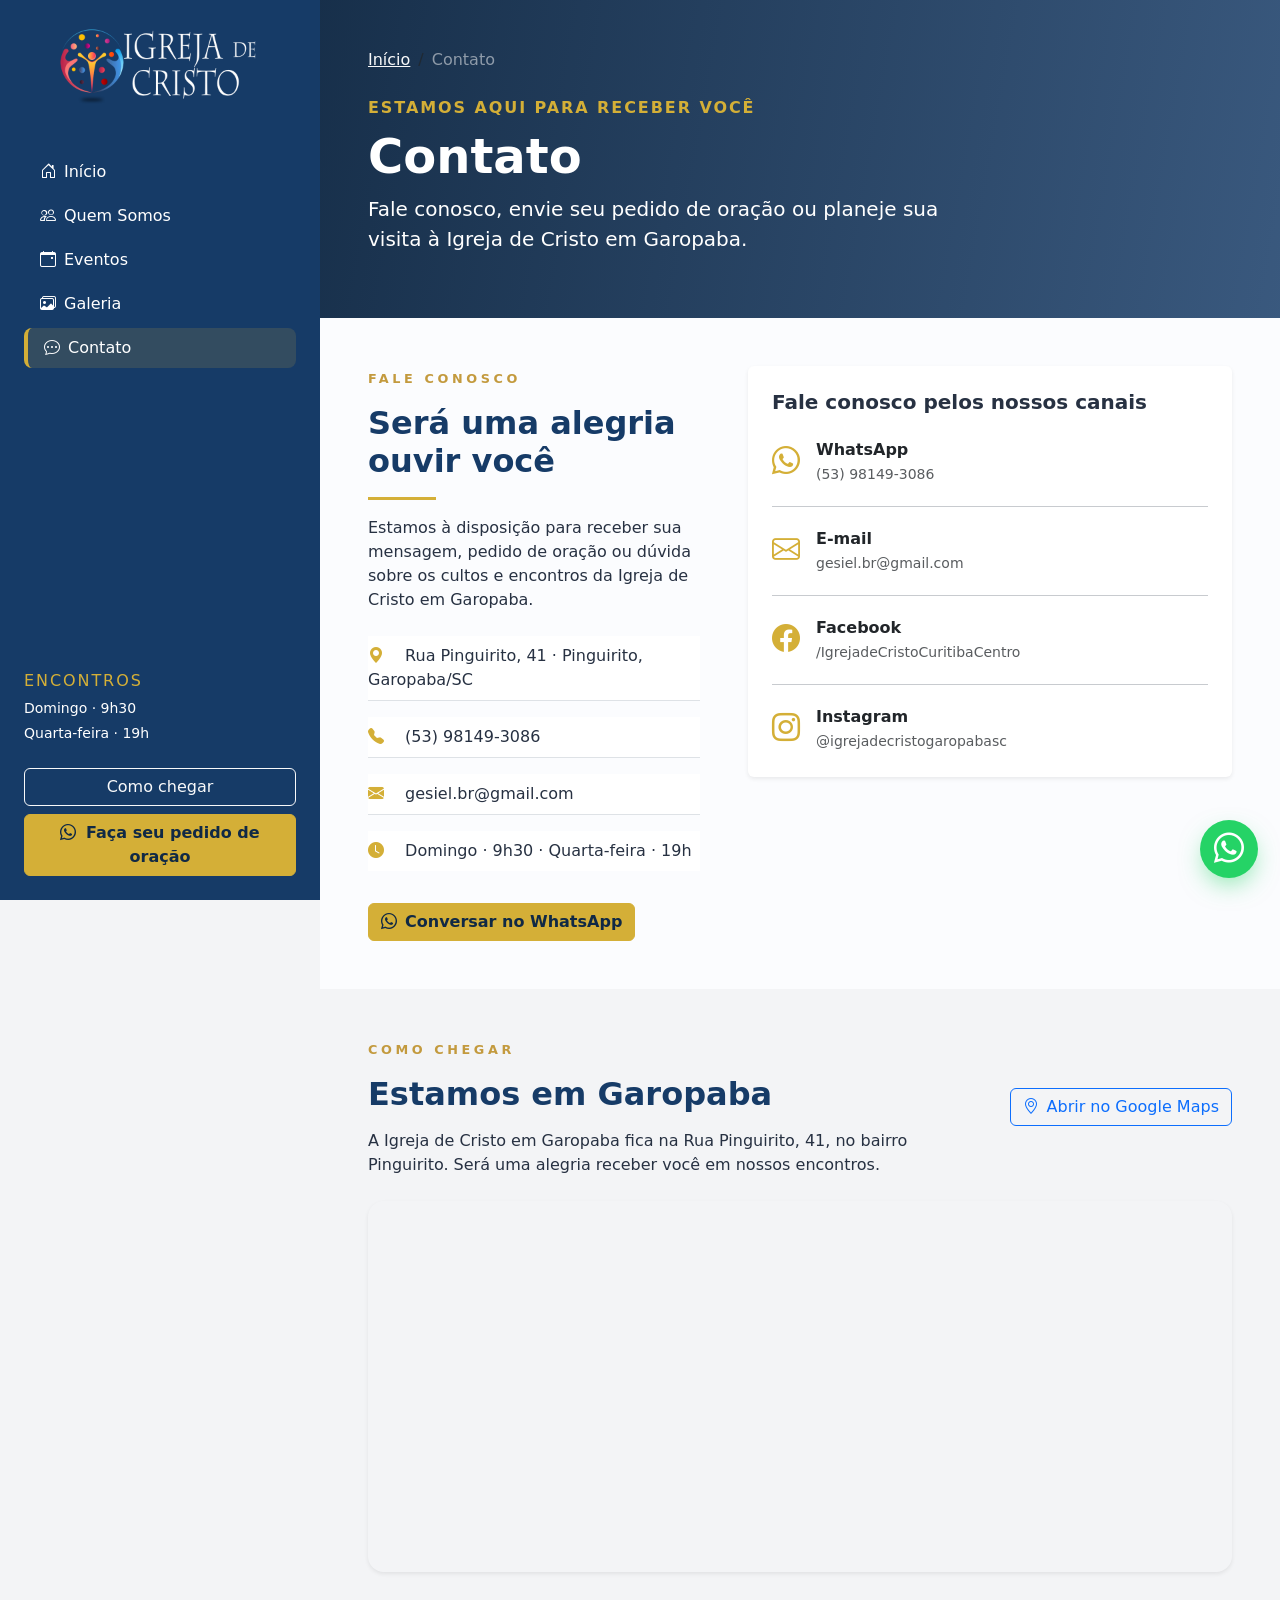
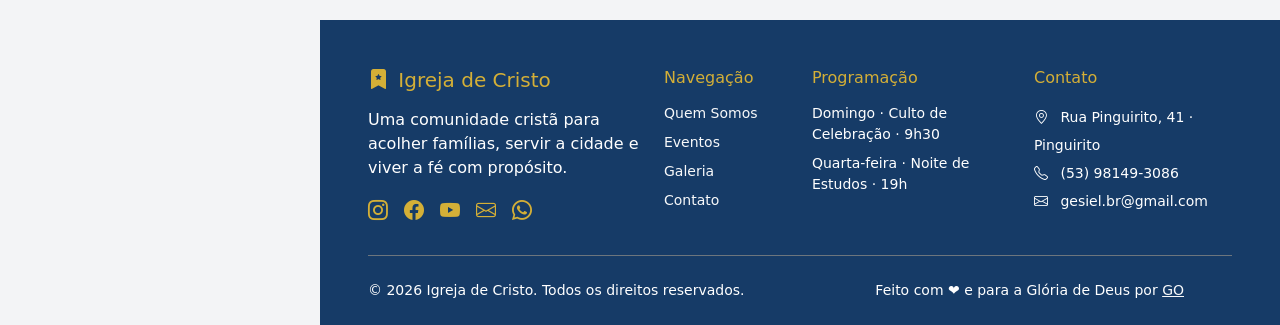
==== commit 8ca38509: "Institucionalização" ====
--- a/contato.html
+++ b/contato.html
@@ -4,47 +4,56 @@
   <head>
     <meta charset="utf-8" />
     <meta content="width=device-width, initial-scale=1" name="viewport" />
-    <title>Contato e Pedido de Oração | Igreja de Cristo</title>
+
+    <title>Contato e Pedido de Oração | Igreja de Cristo em Garopaba</title>
+
     <meta
-      content="Entre em contato com a Igreja de Cristo em Imbituba, planeje sua visita ou envie um pedido de oração."
+      content="Entre em contato com a Igreja de Cristo em Garopaba, planeje sua visita, saiba como chegar ou envie seu pedido de oração."
       name="description"
     />
     <meta content="index, follow, max-image-preview:large" name="robots" />
     <meta content="#163b67" name="theme-color" />
-    <link href="https://www.suaigreja.org.br/contato.html" rel="canonical" />
+
+    <link
+      href="https://www.igrejadecristo.net.br/contato.html"
+      rel="canonical"
+    />
     <link href="assets/img/logo.svg" rel="icon" type="image/svg+xml" />
+
     <meta content="pt_BR" property="og:locale" />
     <meta content="website" property="og:type" />
     <meta content="Igreja de Cristo" property="og:site_name" />
     <meta
-      content="Contato e Pedido de Oração | Igreja de Cristo"
+      content="Contato e Pedido de Oração | Igreja de Cristo em Garopaba"
       property="og:title"
     />
     <meta
-      content="Entre em contato com a Igreja de Cristo em Imbituba, planeje sua visita ou envie um pedido de oração."
+      content="Fale com a Igreja de Cristo em Garopaba, planeje sua visita, encontre nosso endereço e envie seu pedido de oração."
       property="og:description"
     />
     <meta
-      content="https://www.suaigreja.org.br/contato.html"
+      content="https://www.igrejadecristo.net.br/contato.html"
       property="og:url"
     />
     <meta
-      content="https://www.suaigreja.org.br/assets/img/og-image.jpg"
+      content="https://www.igrejadecristo.net.br/assets/img/og-image.jpg"
       property="og:image"
     />
+
     <meta content="summary_large_image" name="twitter:card" />
     <meta
-      content="Contato e Pedido de Oração | Igreja de Cristo"
+      content="Contato e Pedido de Oração | Igreja de Cristo em Garopaba"
       name="twitter:title"
     />
     <meta
-      content="Entre em contato com a Igreja de Cristo em Imbituba, planeje sua visita ou envie um pedido de oração."
+      content="Fale com a Igreja de Cristo em Garopaba, planeje sua visita, encontre nosso endereço e envie seu pedido de oração."
       name="twitter:description"
     />
     <meta
-      content="https://www.suaigreja.org.br/assets/img/og-image.jpg"
+      content="https://www.igrejadecristo.net.br/assets/img/og-image.jpg"
       name="twitter:image"
     />
+
     <link
       crossorigin="anonymous"
       href="https://cdn.jsdelivr.net/npm/bootstrap@5.3.8/dist/css/bootstrap.min.css"
@@ -56,6 +65,45 @@
       rel="stylesheet"
     />
     <link href="assets/css/styles.css" rel="stylesheet" />
+
+    <script type="application/ld+json">
+      {
+        "@context": "https://schema.org",
+        "@graph": [
+          {
+            "@type": "Church",
+            "@id": "https://www.igrejadecristo.net.br/#church",
+            "name": "Igreja de Cristo em Garopaba",
+            "url": "https://www.igrejadecristo.net.br/",
+            "logo": "https://www.igrejadecristo.net.br/assets/img/logo.svg",
+            "telephone": "+55-53-98149-3086",
+            "email": "gesiel.br@gmail.com",
+            "address": {
+              "@type": "PostalAddress",
+              "streetAddress": "Rua Pinguirito, 41",
+              "addressLocality": "Garopaba",
+              "addressRegion": "SC",
+              "addressCountry": "BR"
+            },
+            "sameAs": [
+              "https://www.instagram.com/igrejadecristogaropabasc/",
+              "https://www.facebook.com/IgrejadeCristoCuritibaCentro",
+              "https://www.youtube.com/@IgrejadeCristoCuritiba"
+            ]
+          },
+          {
+            "@type": "ContactPage",
+            "@id": "https://www.igrejadecristo.net.br/contato.html#contact-page",
+            "url": "https://www.igrejadecristo.net.br/contato.html",
+            "name": "Contato e Pedido de Oração | Igreja de Cristo em Garopaba",
+            "description": "Página de contato da Igreja de Cristo em Garopaba, com endereço, canais de atendimento e pedido de oração.",
+            "mainEntity": {
+              "@id": "https://www.igrejadecristo.net.br/#church"
+            }
+          }
+        ]
+      }
+    </script>
   </head>
   <body>
     <a
@@ -66,19 +114,24 @@
     <header class="d-lg-none sticky-top bg-brand shadow-sm">
       <nav
         aria-label="Navegação principal mobile"
-        class="navbar navbar-dark px-3"
+        class="navbar navbar-dark px-3 d-flex flex-nowrap align-items-center justify-content-between"
       >
         <a
-          class="navbar-brand d-flex align-items-center gap-2"
+          class="navbar-brand d-flex align-items-center me-2 mb-0 flex-shrink-1"
           href="index.html"
         >
-          <img alt="" height="42" src="assets/img/logo.svg" width="42" />
-          <span class="fs-6 fw-semibold">Igreja de Cristo</span>
+          <img
+            class="img-fluid"
+            src="assets/img/novo-logo-white-300x120.webp"
+            alt="Logo Igreja de Cristo"
+            style="max-height: 64px; width: auto"
+          />
         </a>
+
         <button
           aria-controls="menuMobile"
           aria-label="Abrir menu principal"
-          class="navbar-toggler"
+          class="navbar-toggler flex-shrink-0"
           data-bs-target="#menuMobile"
           data-bs-toggle="offcanvas"
           type="button"
@@ -86,6 +139,7 @@
           <span class="navbar-toggler-icon"></span>
         </button>
       </nav>
+
       <div
         aria-labelledby="menuMobileLabel"
         class="offcanvas offcanvas-start text-bg-dark"
@@ -93,9 +147,9 @@
         tabindex="-1"
       >
         <header class="offcanvas-header border-bottom border-secondary">
-          <h2 class="offcanvas-title fs-5" id="menuMobileLabel">
+          <p class="offcanvas-title fs-5" id="menuMobileLabel">
             Igreja de Cristo
-          </h2>
+          </p>
           <button
             aria-label="Fechar menu"
             class="btn-close btn-close-white"
@@ -103,6 +157,7 @@
             type="button"
           ></button>
         </header>
+
         <nav aria-label="Menu mobile" class="offcanvas-body">
           <ul class="nav flex-column gap-1">
             <li class="nav-item">
@@ -113,6 +168,7 @@
                 <i aria-hidden="true" class="bi bi-house-door me-2"></i>Início
               </a>
             </li>
+
             <li class="nav-item">
               <a
                 class="nav-link sidebar-link rounded-3 px-3 py-2"
@@ -121,6 +177,7 @@
                 <i aria-hidden="true" class="bi bi-people me-2"></i>Quem Somos
               </a>
             </li>
+
             <li class="nav-item">
               <a
                 class="nav-link sidebar-link rounded-3 px-3 py-2"
@@ -130,6 +187,7 @@
                 >Eventos
               </a>
             </li>
+
             <li class="nav-item">
               <a
                 class="nav-link sidebar-link rounded-3 px-3 py-2"
@@ -138,6 +196,7 @@
                 <i aria-hidden="true" class="bi bi-images me-2"></i>Galeria
               </a>
             </li>
+
             <li class="nav-item">
               <a
                 aria-current="page"
@@ -148,10 +207,12 @@
               </a>
             </li>
           </ul>
+
           <hr class="border-secondary my-4" />
-          <a class="btn btn-gold w-100" href="contato.html#pedido-oracao"
-            >Pedido de oração</a
-          >
+
+          <a class="btn btn-gold w-100" href="contato.html#pedido-oracao">
+            Pedido de oração
+          </a>
         </nav>
       </div>
     </header>
@@ -163,15 +224,17 @@
         >
           <a
             aria-label="Igreja de Cristo - página inicial"
-            class="d-flex align-items-center gap-3 text-white text-decoration-none mb-5"
+            class="d-flex align-items-center justify-content-center gap-3 text-white text-decoration-none mb-5"
             href="index.html"
           >
-            <img alt="" height="58" src="assets/img/logo.svg" width="58" />
-            <span>
-              <strong class="d-block lh-sm">Igreja</strong>
-              <span class="text-gold fw-semibold">de Cristo</span>
-            </span>
+            <img
+              alt=""
+              class="img-fluid"
+              src="assets/img/novo-logo-white-300x120.webp"
+              style="max-width: 100%; height: auto; max-height: 80px"
+            />
           </a>
+
           <nav aria-label="Navegação principal">
             <ul class="nav flex-column gap-1">
               <li class="nav-item">
@@ -182,6 +245,7 @@
                   <i aria-hidden="true" class="bi bi-house-door me-2"></i>Início
                 </a>
               </li>
+
               <li class="nav-item">
                 <a
                   class="nav-link sidebar-link rounded-3 px-3 py-2"
@@ -190,6 +254,7 @@
                   <i aria-hidden="true" class="bi bi-people me-2"></i>Quem Somos
                 </a>
               </li>
+
               <li class="nav-item">
                 <a
                   class="nav-link sidebar-link rounded-3 px-3 py-2"
@@ -199,6 +264,7 @@
                   >Eventos
                 </a>
               </li>
+
               <li class="nav-item">
                 <a
                   class="nav-link sidebar-link rounded-3 px-3 py-2"
@@ -207,6 +273,7 @@
                   <i aria-hidden="true" class="bi bi-images me-2"></i>Galeria
                 </a>
               </li>
+
               <li class="nav-item">
                 <a
                   aria-current="page"
@@ -218,25 +285,33 @@
               </li>
             </ul>
           </nav>
-          <section aria-labelledby="cultos-aside" class="mt-auto pt-5">
+
+          <section aria-labelledby="cultos-aside" class="mt-auto pt-3">
             <h2
               class="fs-6 text-uppercase text-gold letter-spacing"
               id="cultos-aside"
             >
-              Cultos
+              Encontros
             </h2>
-            <p class="small mb-1">Domingo · 19h</p>
-            <p class="small mb-4">Quarta-feira · 20h</p>
-            <a class="btn btn-outline-light w-100 mb-2" href="contato.html"
-              >Como chegar</a
+
+            <p class="small mb-1">Domingo · 9h30</p>
+            <p class="small mb-4">Quarta-feira · 19h</p>
+
+            <a
+              class="btn btn-outline-light w-100 mb-2"
+              href="contato.html#localizacao"
             >
+              Como chegar
+            </a>
+
             <a
               class="btn btn-gold w-100"
-              href="https://wa.me/5548999999999"
+              href="https://wa.me/5553981493086?text=Ol%C3%A1%2C%20gostaria%20de%20fazer%20um%20pedido%20de%20ora%C3%A7%C3%A3o."
               rel="noopener noreferrer"
               target="_blank"
             >
-              <i aria-hidden="true" class="bi bi-whatsapp me-1"></i> WhatsApp
+              <i aria-hidden="true" class="bi bi-whatsapp me-1"></i> Faça seu
+              pedido de oração
             </a>
           </section>
         </aside>
@@ -258,92 +333,114 @@
                 </li>
               </ol>
             </nav>
+
             <p
               class="text-gold text-uppercase fw-semibold letter-spacing mt-4 mb-2"
             >
-              Estamos aqui
+              Estamos aqui para receber você
             </p>
+
             <h1 class="display-5 fw-bold">Contato</h1>
+
             <p class="lead col-xl-8">
-              Tire suas dúvidas, planeje uma visita ou envie seu pedido de
-              oração.
+              Fale conosco, envie seu pedido de oração ou planeje sua visita à
+              Igreja de Cristo em Garopaba.
             </p>
           </header>
           <section
             aria-labelledby="fale-conosco"
-            class="bg-white py-5 px-4 px-md-5"
+            class="bg-soft-light py-5 px-4 px-md-5"
           >
             <div class="row g-5">
               <article class="col-lg-5">
-                <h2 class="fw-bold text-brand" id="fale-conosco">
-                  Fale conosco
+                <span class="section-kicker">Fale conosco</span>
+
+                <h2 class="fw-bold text-brand mt-2" id="fale-conosco">
+                  Será uma alegria ouvir você
                 </h2>
+
                 <span aria-hidden="true" class="gold-rule d-block my-3"></span>
+
                 <p class="text-secondary">
-                  Nossa equipe está pronta para acolher sua mensagem.
+                  Estamos à disposição para receber sua mensagem, pedido de
+                  oração ou dúvida sobre os cultos e encontros da Igreja de
+                  Cristo em Garopaba.
                 </p>
+
                 <address class="list-group list-group-flush mt-4">
                   <p class="list-group-item px-0">
                     <i
                       aria-hidden="true"
                       class="bi bi-geo-alt-fill text-gold me-3"
-                    ></i
-                    >Rua Exemplo, 100 · Centro, Imbituba/SC
+                    ></i>
+                    Rua Pinguirito, 41 · Pinguirito, Garopaba/SC
                   </p>
+
                   <p class="list-group-item px-0">
                     <i
                       aria-hidden="true"
                       class="bi bi-telephone-fill text-gold me-3"
-                    ></i
-                    >(48) 99999-9999
+                    ></i>
+                    (53) 98149-3086
                   </p>
+
                   <p class="list-group-item px-0">
                     <i
                       aria-hidden="true"
                       class="bi bi-envelope-fill text-gold me-3"
-                    ></i
-                    >contato@suaigreja.org.br
+                    ></i>
+                    gesiel.br@gmail.com
                   </p>
+
                   <p class="list-group-item px-0">
                     <i
                       aria-hidden="true"
                       class="bi bi-clock-fill text-gold me-3"
-                    ></i
-                    >Atendimento: seg. a sex., 9h às 18h
+                    ></i>
+                    Domingo · 9h30 <br class="d-sm-none" />
+                    <span class="d-none d-sm-inline">·</span>
+                    Quarta-feira · 19h
                   </p>
                 </address>
+
                 <a
-                  class="btn btn-success mt-3"
-                  href="https://wa.me/5548999999999"
+                  class="btn btn-gold mt-3"
+                  href="https://wa.me/5553981493086?text=Ol%C3%A1%2C%20gostaria%20de%20falar%20com%20a%20Igreja%20de%20Cristo%20em%20Garopaba."
                   rel="noopener noreferrer"
                   target="_blank"
-                  ><i class="bi bi-whatsapp me-2"></i>Conversar no WhatsApp</a
-                >
+                >
+                  <i aria-hidden="true" class="bi bi-whatsapp me-2"></i
+                  >Conversar no WhatsApp
+                </a>
               </article>
-              <div class="col-lg-7">
+
+              <!-- <div class="col-lg-7">
                 <form
                   action="#"
                   class="card border-0 shadow-sm p-4 p-md-5 needs-validation"
                   id="pedido-oracao"
                   method="post"
-                  novalidate=""
+                  novalidate
                 >
                   <h2 class="h4 text-brand mb-4">Envie sua mensagem</h2>
+
                   <div class="row g-3">
                     <p class="col-md-6 mb-0">
-                      <label class="form-label" for="nome">Nome completo</label
-                      ><input
+                      <label class="form-label" for="nome">Nome completo</label>
+                      <input
                         autocomplete="name"
                         class="form-control"
                         id="nome"
                         name="nome"
-                        required=""
+                        required
                         type="text"
-                      /><span class="invalid-feedback">Informe seu nome.</span>
+                      />
+                      <span class="invalid-feedback">Informe seu nome.</span>
                     </p>
+
                     <p class="col-md-6 mb-0">
-                      <label class="form-label" for="telefone">Telefone</label
-                      ><input
+                      <label class="form-label" for="telefone">Telefone</label>
+                      <input
                         autocomplete="tel"
                         class="form-control"
                         id="telefone"
@@ -351,64 +448,71 @@
                         type="tel"
                       />
                     </p>
+
                     <p class="col-12 mb-0">
-                      <label class="form-label" for="email">E-mail</label
-                      ><input
+                      <label class="form-label" for="email">E-mail</label>
+                      <input
                         autocomplete="email"
                         class="form-control"
                         id="email"
                         name="email"
-                        required=""
+                        required
                         type="email"
-                      /><span class="invalid-feedback"
+                      />
+                      <span class="invalid-feedback"
                         >Informe um e-mail válido.</span
                       >
                     </p>
+
                     <p class="col-12 mb-0">
-                      <label class="form-label" for="assunto">Assunto</label
-                      ><select
+                      <label class="form-label" for="assunto">Assunto</label>
+                      <select
                         class="form-select"
                         id="assunto"
                         name="assunto"
-                        required=""
+                        required
                       >
-                        <option disabled="" selected="" value="">
-                          Selecione
-                        </option>
+                        <option disabled selected value="">Selecione</option>
                         <option>Planejar uma visita</option>
                         <option>Pedido de oração</option>
-                        <option>Informações sobre eventos</option>
-                        <option>Outro assunto</option></select
-                      ><span class="invalid-feedback"
+                        <option>Informações sobre cultos e encontros</option>
+                        <option>Outro assunto</option>
+                      </select>
+                      <span class="invalid-feedback"
                         >Selecione um assunto.</span
                       >
                     </p>
+
                     <p class="col-12 mb-0">
-                      <label class="form-label" for="mensagem">Mensagem</label
-                      ><textarea
+                      <label class="form-label" for="mensagem">Mensagem</label>
+                      <textarea
                         class="form-control"
                         id="mensagem"
                         name="mensagem"
-                        required=""
+                        required
                         rows="5"
-                      ></textarea
-                      ><span class="invalid-feedback"
+                      ></textarea>
+                      <span class="invalid-feedback"
                         >Escreva sua mensagem.</span
                       >
                     </p>
+
                     <p class="col-12 form-check ms-2 mb-0">
                       <input
                         class="form-check-input"
                         id="privacidade"
-                        required=""
+                        required
                         type="checkbox"
-                      /><label class="form-check-label small" for="privacidade"
-                        >Concordo com o tratamento dos dados para retorno do
-                        contato.</label
-                      ><span class="invalid-feedback"
-                        >É necessário concordar para enviar.</span
-                      >
+                      />
+                      <label class="form-check-label small" for="privacidade">
+                        Concordo com o tratamento dos dados para retorno do
+                        contato.
+                      </label>
+                      <span class="invalid-feedback">
+                        É necessário concordar para enviar.
+                      </span>
                     </p>
+
                     <p class="col-12 mb-0">
                       <button class="btn btn-primary btn-lg" type="submit">
                         Enviar mensagem
@@ -416,6 +520,86 @@
                     </p>
                   </div>
                 </form>
+              </div> -->
+              <div class="col-lg-7">
+                <div class="card border-0 shadow-sm p-4">
+                  <h3 class="h5 fw-semibold mb-4">
+                    Fale conosco pelos nossos canais
+                  </h3>
+                  <div class="d-flex flex-column gap-3">
+                    <a
+                      href="https://wa.me/5553981493086"
+                      target="_blank"
+                      rel="noopener noreferrer"
+                      class="d-flex align-items-center gap-3 text-decoration-none text-dark"
+                    >
+                      <i
+                        aria-hidden="true"
+                        class="bi bi-whatsapp fs-3 text-gold"
+                      ></i>
+                      <div>
+                        <div class="fw-semibold">WhatsApp</div>
+                        <small class="text-muted">(53) 98149-3086</small>
+                      </div>
+                    </a>
+
+                    <hr class="my-1" />
+
+                    <a
+                      href="mailto:gesiel.br@gmail.com"
+                      class="d-flex align-items-center gap-3 text-decoration-none text-dark"
+                    >
+                      <i
+                        aria-hidden="true"
+                        class="bi bi-envelope fs-3 text-gold"
+                      ></i>
+                      <div>
+                        <div class="fw-semibold">E-mail</div>
+                        <small class="text-muted">gesiel.br@gmail.com</small>
+                      </div>
+                    </a>
+
+                    <hr class="my-1" />
+
+                    <a
+                      href="https://www.facebook.com/IgrejadeCristoCuritibaCentro"
+                      target="_blank"
+                      rel="noopener noreferrer"
+                      class="d-flex align-items-center gap-3 text-decoration-none text-dark"
+                    >
+                      <i
+                        aria-hidden="true"
+                        class="bi bi-facebook fs-3 text-gold"
+                      ></i>
+                      <div>
+                        <div class="fw-semibold">Facebook</div>
+                        <small class="text-muted"
+                          >/IgrejadeCristoCuritibaCentro</small
+                        >
+                      </div>
+                    </a>
+
+                    <hr class="my-1" />
+
+                    <a
+                      href="https://www.instagram.com/igrejadecristogaropabasc/"
+                      target="_blank"
+                      rel="noopener noreferrer"
+                      class="d-flex align-items-center gap-3 text-decoration-none text-dark"
+                    >
+                      <i
+                        aria-hidden="true"
+                        class="bi bi-instagram fs-3 text-gold"
+                      ></i>
+                      <div>
+                        <div class="fw-semibold">Instagram</div>
+                        <small class="text-muted"
+                          >@igrejadecristogaropabasc</small
+                        >
+                      </div>
+                    </a>
+                  </div>
+                </div>
               </div>
             </div>
           </section>
@@ -423,21 +607,42 @@
             aria-labelledby="localizacao"
             class="bg-soft py-5 px-4 px-md-5"
           >
-            <h2 class="fw-bold text-brand mb-4" id="localizacao">
-              Como chegar
-            </h2>
-            <div
-              aria-label="Espaço reservado para mapa"
-              class="ratio ratio-21x9 bg-secondary-subtle rounded-4 overflow-hidden shadow-sm"
-            >
-              <div
-                class="d-flex flex-column justify-content-center align-items-center text-secondary"
-              >
-                <i aria-hidden="true" class="bi bi-map fs-1 text-brand"></i>
-                <p class="mb-0 mt-2">
-                  Inserir mapa do Google Maps após definir o endereço oficial
+            <div class="row align-items-center g-4 mb-4">
+              <div class="col-lg-8">
+                <span class="section-kicker">Como chegar</span>
+
+                <h2 class="fw-bold text-brand mt-2 mb-3" id="localizacao">
+                  Estamos em Garopaba
+                </h2>
+
+                <p class="text-secondary mb-lg-0">
+                  A Igreja de Cristo em Garopaba fica na Rua Pinguirito, 41, no
+                  bairro Pinguirito. Será uma alegria receber você em nossos
+                  encontros.
                 </p>
               </div>
+
+              <div class="col-lg-4 text-lg-end">
+                <a
+                  class="btn btn-outline-primary"
+                  href="https://www.google.com/maps/search/?api=1&query=Rua%20Pinguirito%2C%2041%20-%20Pinguirito%2C%20Garopaba%20-%20SC"
+                  rel="noopener noreferrer"
+                  target="_blank"
+                >
+                  <i aria-hidden="true" class="bi bi-geo-alt me-2"></i>Abrir no
+                  Google Maps
+                </a>
+              </div>
+            </div>
+
+            <div class="ratio ratio-21x9 rounded-4 overflow-hidden shadow-sm">
+              <iframe
+                title="Mapa com a localização da Igreja de Cristo em Garopaba"
+                src="https://www.google.com/maps?q=Rua%20Pinguirito%2C%2041%20-%20Pinguirito%2C%20Garopaba%20-%20SC&output=embed"
+                loading="lazy"
+                referrerpolicy="no-referrer-when-downgrade"
+                allowfullscreen
+              ></iframe>
             </div>
           </section>
           <footer class="bg-brand text-white pt-5 pb-4 mt-auto">
@@ -446,133 +651,181 @@
               class="container-fluid px-4 px-md-5"
             >
               <div class="row g-4 pb-4">
-                <div aria-labelledby="footer-brand" class="col-md-6 col-xl-4">
+                <nav
+                  aria-labelledby="footer-links"
+                  class="col-6 col-md-3 col-xl-2 order-1 order-md-2"
+                >
+                  <h2 class="h6 text-gold mb-3" id="footer-links">Navegação</h2>
+
+                  <ul class="list-unstyled small d-grid gap-2">
+                    <li>
+                      <a
+                        class="link-light text-decoration-none"
+                        href="quem-somos.html"
+                      >
+                        Quem Somos
+                      </a>
+                    </li>
+
+                    <li>
+                      <a
+                        class="link-light text-decoration-none"
+                        href="eventos.html"
+                      >
+                        Eventos
+                      </a>
+                    </li>
+
+                    <li>
+                      <a
+                        class="link-light text-decoration-none"
+                        href="galeria.html"
+                      >
+                        Galeria
+                      </a>
+                    </li>
+
+                    <li>
+                      <a
+                        aria-current="page"
+                        class="link-light text-decoration-none"
+                        href="contato.html"
+                      >
+                        Contato
+                      </a>
+                    </li>
+                  </ul>
+                </nav>
+
+                <div
+                  aria-labelledby="footer-cultos"
+                  class="col-6 col-md-3 col-xl-3 order-2 order-md-3"
+                >
+                  <h2 class="h6 text-gold mb-3" id="footer-cultos">
+                    Programação
+                  </h2>
+
+                  <ul class="list-unstyled text-white small d-grid gap-2">
+                    <li>Domingo · Culto de Celebração · 9h30</li>
+                    <li>Quarta-feira · Noite de Estudos · 19h</li>
+                  </ul>
+                </div>
+
+                <div
+                  aria-labelledby="footer-contact"
+                  class="col-xl-3 order-3 order-md-4"
+                >
+                  <h2 class="h6 text-gold mb-3" id="footer-contact">Contato</h2>
+
+                  <address class="text-white small lh-lg mb-3">
+                    <i aria-hidden="true" class="bi bi-geo-alt me-2"></i>
+                    Rua Pinguirito, 41 · Pinguirito<br />
+                    <i aria-hidden="true" class="bi bi-telephone me-2"></i>
+                    (53) 98149-3086<br />
+                    <i aria-hidden="true" class="bi bi-envelope me-2"></i>
+                    gesiel.br@gmail.com
+                  </address>
+                </div>
+
+                <div
+                  aria-labelledby="footer-brand"
+                  class="col-md-6 col-xl-4 order-4 order-md-1"
+                >
                   <h2 class="h5 text-gold mb-3" id="footer-brand">
+                    <i
+                      aria-hidden="true"
+                      class="bi bi-bookmark-star-fill text-gold me-1"
+                    ></i>
                     Igreja de Cristo
                   </h2>
-                  <p class="text-white-50">
+
+                  <p class="text-white">
                     Uma comunidade cristã para acolher famílias, servir a cidade
                     e viver a fé com propósito.
                   </p>
-                  <nav aria-label="Redes sociais" class="d-flex gap-2">
+
+                  <nav aria-label="Redes sociais" class="d-flex gap-3">
                     <a
                       aria-label="Instagram"
-                      class="btn btn-outline-light btn-sm social-link"
-                      href="#"
-                      ><i class="bi bi-instagram"></i
-                    ></a>
+                      href="https://www.instagram.com/igrejadecristogaropabasc/"
+                      class="text-gold fs-5"
+                      target="_blank"
+                      rel="noopener noreferrer"
+                    >
+                      <i aria-hidden="true" class="bi bi-instagram"></i>
+                    </a>
+
                     <a
                       aria-label="Facebook"
-                      class="btn btn-outline-light btn-sm social-link"
-                      href="#"
-                      ><i class="bi bi-facebook"></i
-                    ></a>
+                      href="https://www.facebook.com/IgrejadeCristoCuritibaCentro"
+                      class="text-gold fs-5"
+                      target="_blank"
+                      rel="noopener noreferrer"
+                    >
+                      <i aria-hidden="true" class="bi bi-facebook"></i>
+                    </a>
+
                     <a
                       aria-label="YouTube"
-                      class="btn btn-outline-light btn-sm social-link"
-                      href="#"
-                      ><i class="bi bi-youtube"></i
-                    ></a>
+                      href="https://www.youtube.com/@IgrejadeCristoCuritiba"
+                      class="text-gold fs-5"
+                      target="_blank"
+                      rel="noopener noreferrer"
+                    >
+                      <i aria-hidden="true" class="bi bi-youtube"></i>
+                    </a>
+
                     <a
-                      aria-label="Spotify"
-                      class="btn btn-outline-light btn-sm social-link"
-                      href="#"
-                      ><i class="bi bi-spotify"></i
-                    ></a>
+                      aria-label="E-mail"
+                      href="mailto:gesiel.br@gmail.com"
+                      class="text-gold fs-5"
+                    >
+                      <i aria-hidden="true" class="bi bi-envelope"></i>
+                    </a>
+
+                    <a
+                      aria-label="WhatsApp"
+                      href="https://wa.me/5553981493086"
+                      target="_blank"
+                      class="text-gold fs-5"
+                      rel="noopener noreferrer"
+                    >
+                      <i aria-hidden="true" class="bi bi-whatsapp"></i>
+                    </a>
                   </nav>
                 </div>
-                <nav
-                  aria-labelledby="footer-links"
-                  class="col-6 col-md-3 col-xl-2"
-                >
-                  <h2 class="h6 text-gold mb-3" id="footer-links">Navegação</h2>
-                  <ul class="list-unstyled small d-grid gap-2">
-                    <li>
-                      <a
-                        class="link-light link-opacity-75-hover text-decoration-none"
-                        href="quem-somos.html"
-                        >Quem Somos</a
-                      >
-                    </li>
-                    <li>
-                      <a
-                        class="link-light link-opacity-75-hover text-decoration-none"
-                        href="eventos.html"
-                        >Eventos</a
-                      >
-                    </li>
-                    <li>
-                      <a
-                        class="link-light link-opacity-75-hover text-decoration-none"
-                        href="galeria.html"
-                        >Galeria</a
-                      >
-                    </li>
-                    <li>
-                      <a
-                        class="link-light link-opacity-75-hover text-decoration-none"
-                        href="contato.html"
-                        >Contato</a
-                      >
-                    </li>
-                  </ul>
-                </nav>
-                <div
-                  aria-labelledby="footer-cultos"
-                  class="col-6 col-md-3 col-xl-3"
-                >
-                  <h2 class="h6 text-gold mb-3" id="footer-cultos">
-                    Programação
-                  </h2>
-                  <ul class="list-unstyled text-white-50 small d-grid gap-2">
-                    <li>Domingo · Culto · 19h</li>
-                    <li>Quarta · Oração · 20h</li>
-                    <li>Sábado · Jovens · 19h30</li>
-                  </ul>
-                </div>
-                <div aria-labelledby="footer-contact" class="col-xl-3">
-                  <h2 class="h6 text-gold mb-3" id="footer-contact">Contato</h2>
-                  <address class="text-white-50 small lh-lg mb-3">
-                    <i aria-hidden="true" class="bi bi-geo-alt me-2"></i>Rua
-                    Exemplo, 100 · Centro<br />
-                    <i aria-hidden="true" class="bi bi-telephone me-2"></i>(48)
-                    99999-9999<br />
-                    <i aria-hidden="true" class="bi bi-envelope me-2"></i
-                    >contato@suaigreja.org.br
-                  </address>
-                </div>
               </div>
+
               <div
-                class="border-top border-secondary pt-4 d-md-flex justify-content-between align-items-center small text-white-50"
+                class="border-top border-secondary pt-4 d-md-flex justify-content-between align-items-center small text-white"
               >
                 <p class="mb-2 mb-md-0">
-                  © <span data-current-year=""></span> Igreja de Cristo. Todos
-                  os direitos reservados.
+                  © <span data-current-year="">2026</span> Igreja de Cristo.
+                  Todos os direitos reservados.
                 </p>
-                <p class="mb-0">
+
+                <p class="mb-0 me-0 me-lg-5">
+                  Feito com ❤ e para a Glória de Deus por
                   <a
-                    class="link-light link-opacity-75-hover text-decoration-none"
-                    href="#"
-                    >Política de Privacidade</a
+                    class="link-light"
+                    href="https://gesieloliveira.com.br"
+                    rel="noopener noreferrer"
+                    style="color: var(--brand-gold); text-decoration: underline"
                   >
-                  ·
-                  <a
-                    class="link-light link-opacity-75-hover text-decoration-none"
-                    href="#"
-                    >Termos de Uso</a
-                  >
+                    GO
+                  </a>
                 </p>
               </div>
             </div>
           </footer>
           <a
-            aria-label="Falar conosco pelo WhatsApp"
-            class="btn btn-success rounded-circle whatsapp-float shadow d-flex align-items-center justify-content-center"
-            href="https://wa.me/5548999999999?text=Olá%2C%20gostaria%20de%20conhecer%20a%20igreja."
+            href="https://wa.me/5553981493086?text=Ol%C3%A1%2C%20gostaria%20de%20falar%20com%20a%20Igreja%20de%20Cristo%20em%20Garopaba."
+            class="whatsapp-float"
+            target="_blank"
             rel="noopener noreferrer"
-            target="_blank"
+            aria-label="Fale conosco pelo WhatsApp"
           >
-            <i aria-hidden="true" class="bi bi-whatsapp fs-4"></i>
+            <i aria-hidden="true" class="bi bi-whatsapp"></i>
           </a>
         </main>
       </div>
@@ -582,6 +835,6 @@
       integrity="sha384-FKyoEForCGlyvwx9Hj09JcYn3nv7wiPVlz7YYwJrWVcXK/BmnVDxM+D2scQbITxI"
       src="https://cdn.jsdelivr.net/npm/bootstrap@5.3.8/dist/js/bootstrap.bundle.min.js"
     ></script>
-    <script src="assets/js/main.js"></script>
+    <script src="assets/js/main.js" defer></script>
   </body>
 </html>
--- a/assets/css/styles.css
+++ b/assets/css/styles.css
@@ -5,6 +5,7 @@
   --brand-gold: #d4af37;
   --brand-gold-dark: #b79322;
   --brand-gray: #f3f4f6;
+  --brand-gray-soft: #fbfcfe;
   --bs-primary: var(--brand-blue);
   --bs-primary-rgb: 22, 59, 103;
   --bs-warning: var(--brand-gold);
@@ -13,13 +14,30 @@
   --bs-body-bg: #fff;
 }
 
-body { background-color: var(--brand-gray); }
-.bg-brand { background-color: var(--brand-blue) !important; }
-.bg-soft { background-color: var(--brand-gray); }
-.text-brand { color: var(--brand-blue) !important; }
-.text-gold { color: var(--brand-gold) !important; }
-.border-gold { border-color: var(--brand-gold) !important; }
-.letter-spacing { letter-spacing: .12em; }
+body {
+  background-color: var(--brand-gray);
+}
+.bg-brand {
+  background-color: var(--brand-blue) !important;
+}
+.bg-soft {
+  background-color: var(--brand-gray);
+}
+.bg-soft-light {
+  background-color: var(--brand-gray-soft);
+}
+.text-brand {
+  color: var(--brand-blue) !important;
+}
+.text-gold {
+  color: var(--brand-gold) !important;
+}
+.border-gold {
+  border-color: var(--brand-gold) !important;
+}
+.letter-spacing {
+  letter-spacing: 0.12em;
+}
 
 .btn-gold {
   --bs-btn-color: var(--brand-blue-dark);
@@ -33,43 +51,173 @@
   font-weight: 600;
 }
 
-.sidebar { height: 100vh; overflow-y: auto; }
-.sidebar-link { color: rgba(255,255,255,.78); transition: background-color .2s ease, color .2s ease; }
-.sidebar-link:hover, .sidebar-link:focus, .sidebar-link.active {
-  background-color: rgba(212,175,55,.15);
-  color: #fff;
-}
-.sidebar-link.active { border-left: .25rem solid var(--brand-gold); }
-
-.hero-slide { min-height: min(76vh, 720px); object-fit: cover; filter: brightness(.48); }
-.hero-caption { max-width: 46rem; }
-.gold-rule { width: 4.25rem; height: .2rem; background-color: var(--brand-gold); }
+.text-secondary {
+  color: #273142 !important;
+}
+
+.sidebar {
+  height: 100vh;
+  overflow-y: auto;
+}
+.sidebar-link {
+  color: #fff;
+  transition:
+    background-color 0.2s ease,
+    color 0.2s ease;
+}
+.sidebar-link:hover,
+.sidebar-link:focus,
+.sidebar-link.active {
+  background-color: rgba(212, 175, 55, 0.15);
+  color: #fff;
+}
+.sidebar-link.active {
+  border-left: 0.25rem solid var(--brand-gold);
+}
+
+/* .hero-slide {
+  min-height: min(76vh, 720px);
+  object-fit: cover;
+  filter: brightness(0.75);
+} */
+
+.hero-slide {
+  height: 100vh;
+  min-height: 520px;
+  max-height: 760px;
+  object-fit: cover;
+  object-position: center;
+  filter: brightness(0.75);
+}
+.hero-caption {
+  max-width: 46rem;
+}
+.gold-rule {
+  width: 4.25rem;
+  height: 0.2rem;
+  background-color: var(--brand-gold);
+}
 .page-hero {
-  background: linear-gradient(100deg, rgba(16,41,69,.97), rgba(22,59,103,.84)),
-    url("https://images.unsplash.com/photo-1507692049790-de58290a4334?auto=format&fit=crop&w=1600&q=80") center/cover;
-}
-.event-date { min-width: 4.8rem; }
-.gallery-image { height: 16rem; object-fit: cover; }
-.object-cover { object-fit: cover; }
-.hover-lift { transition: transform .2s ease, box-shadow .2s ease; }
-.hover-lift:hover { transform: translateY(-.2rem); box-shadow: var(--bs-box-shadow-lg) !important; }
-.social-link { width: 2.5rem; height: 2.5rem; display: inline-flex; align-items: center; justify-content: center; }
+  background:
+    linear-gradient(100deg, rgba(16, 41, 69, 0.97), rgba(22, 59, 103, 0.84)),
+    url("https://images.unsplash.com/photo-1507692049790-de58290a4334?auto=format&fit=crop&w=1600&q=80")
+      center/cover;
+}
+.event-date {
+  /* min-width: 4.8rem; */
+  min-width: 5rem;
+  strong {
+    font-size: 18px !important;
+  }
+}
+
+.display-4 {
+  font-size: calc(1.475rem + 2vw);
+}
+.gallery-image {
+  height: 16rem;
+  object-fit: cover;
+}
+.object-cover {
+  object-fit: cover;
+}
+.hover-lift {
+  transition:
+    transform 0.2s ease,
+    box-shadow 0.2s ease;
+}
+.hover-lift:hover {
+  transform: translateY(-0.2rem);
+  box-shadow: var(--bs-box-shadow-lg) !important;
+}
+.social-link {
+  width: 2.5rem;
+  height: 2.5rem;
+  display: inline-flex;
+  align-items: center;
+  justify-content: center;
+}
 .whatsapp-float {
   position: fixed;
-  right: 1.25rem;
-  bottom: 1.25rem;
-  width: 3.5rem;
-  height: 3.5rem;
+  right: 22px;
+  bottom: 22px;
+  width: 58px;
+  height: 58px;
+  border-radius: 50%;
+  background: #25d366;
+  color: #fff;
+  font-size: 1.9rem;
+  display: inline-flex;
+  align-items: center;
+  justify-content: center;
+  box-shadow: 0 10px 26px -6px rgba(37, 211, 102, 0.6);
+  transition: transform 0.2s;
+  animation: pulse-whats 2.4s ease infinite;
   z-index: 1040;
-}
-.form-control:focus, .form-select:focus {
+  text-decoration: none;
+}
+
+.whatsapp-float:hover {
+  transform: scale(1.08);
+}
+
+.mission-card {
+  position: relative;
+  overflow: hidden;
+  transition:
+    transform 0.25s ease,
+    box-shadow 0.25s ease;
+}
+
+.mission-card::before {
+  content: "";
+  position: absolute;
+  inset: 0 0 auto;
+  height: 0.35rem;
+  background: var(--brand-gold);
+}
+
+.mission-card:hover {
+  transform: translateY(-0.35rem);
+  box-shadow: 0 1rem 2.5rem rgba(22, 59, 103, 0.12) !important;
+}
+
+.mission-icon {
+  width: 4rem;
+  height: 4rem;
+  color: var(--brand);
+  background: rgba(197, 157, 95, 0.16);
+}
+
+.mission-card-feature {
+  background:
+    linear-gradient(135deg, rgba(22, 59, 103, 0.04), rgba(197, 157, 95, 0.1)),
+    #fff;
+}
+
+@keyframes pulse-whats {
+  0% {
+    box-shadow: 0 0 0 0 rgba(37, 211, 102, 0.6);
+  }
+
+  70% {
+    box-shadow: 0 0 0 15px rgba(37, 211, 102, 0);
+  }
+
+  100% {
+    box-shadow: 0 0 0 0 rgba(37, 211, 102, 0);
+  }
+}
+.form-control:focus,
+.form-select:focus {
   border-color: var(--brand-gold);
-  box-shadow: 0 0 0 .25rem rgba(212,175,55,.2);
+  box-shadow: 0 0 0 0.25rem rgba(212, 175, 55, 0.2);
 }
 @media (min-width: 992px) {
-  .content-rounded { border-top-left-radius: 1.5rem; }
-}
-
+  .content-rounded {
+    border-top-left-radius: 1.5rem;
+  }
+}
 
 /* Galeria por eventos e lightbox */
 .gallery-trigger {
@@ -77,29 +225,40 @@
   cursor: zoom-in;
 }
 .gallery-trigger img {
-  transition: transform .45s ease, opacity .3s ease;
+  transition:
+    transform 0.45s ease,
+    opacity 0.3s ease;
 }
 .gallery-trigger:hover img,
 .gallery-trigger:focus-visible img {
   transform: scale(1.045);
-  opacity: .88;
+  opacity: 0.88;
 }
 .gallery-trigger:focus-visible {
-  outline: .2rem solid var(--brand-gold);
-  outline-offset: .18rem;
-}
-.gallery-feature img { height: 32rem; object-fit: cover; }
-.gallery-thumb { min-height: 15.45rem; object-fit: cover; }
-.gallery-wide-thumb { min-height: 15.45rem; object-fit: cover; }
+  outline: 0.2rem solid var(--brand-gold);
+  outline-offset: 0.18rem;
+}
+.gallery-feature img {
+  height: 32rem;
+  object-fit: cover;
+}
+.gallery-thumb {
+  min-height: 15.45rem;
+  object-fit: cover;
+}
+.gallery-wide-thumb {
+  min-height: 15.45rem;
+  object-fit: cover;
+}
 .gallery-overlay {
   position: absolute;
   inset: 0;
-  background: linear-gradient(0deg, rgba(16, 41, 69, .82), transparent 46%);
+  background: linear-gradient(0deg, rgba(16, 41, 69, 0.82), transparent 46%);
 }
 .gallery-zoom {
   align-items: center;
-  background-color: rgba(16, 41, 69, .7);
-  border: 1px solid rgba(255, 255, 255, .35);
+  background-color: rgba(16, 41, 69, 0.7);
+  border: 1px solid rgba(255, 255, 255, 0.35);
   border-radius: 50rem;
   bottom: 1rem;
   color: #fff;
@@ -109,21 +268,28 @@
   opacity: 0;
   position: absolute;
   right: 1rem;
-  transition: opacity .25s ease;
+  transition: opacity 0.25s ease;
   width: 2.6rem;
 }
 .gallery-trigger:hover .gallery-zoom,
-.gallery-trigger:focus-visible .gallery-zoom { opacity: 1; }
-.album-photo img { height: 17rem; object-fit: cover; }
-.gallery-modal .modal-content { min-height: min(86vh, 54rem); }
+.gallery-trigger:focus-visible .gallery-zoom {
+  opacity: 1;
+}
+.album-photo img {
+  height: 17rem;
+  object-fit: cover;
+}
+.gallery-modal .modal-content {
+  min-height: min(86vh, 54rem);
+}
 .gallery-lightbox-image {
   max-height: calc(86vh - 10rem);
   max-width: 100%;
   object-fit: contain;
 }
 .gallery-nav {
-  background-color: rgba(255, 255, 255, .12);
-  border: 1px solid rgba(255, 255, 255, .22);
+  background-color: rgba(255, 255, 255, 0.12);
+  border: 1px solid rgba(255, 255, 255, 0.22);
   border-radius: 50%;
   color: #fff;
   font-size: 1.35rem;
@@ -135,19 +301,74 @@
   z-index: 2;
 }
 .gallery-nav:hover,
-.gallery-nav:focus { background-color: var(--brand-gold); color: var(--brand-blue-dark); }
-.gallery-nav-prev { left: 1rem; }
-.gallery-nav-next { right: 1rem; }
+.gallery-nav:focus {
+  background-color: var(--brand-gold);
+  color: var(--brand-blue-dark);
+}
+.gallery-nav-prev {
+  left: 1rem;
+}
+.gallery-nav-next {
+  right: 1rem;
+}
+
+.section-kicker {
+  color: #c39a3e;
+  font-weight: 700;
+  font-size: 0.8rem;
+  letter-spacing: 0.28em;
+  text-transform: uppercase;
+  margin-bottom: 0.5rem;
+  display: inline-block;
+}
+
+.carousel-indicators {
+  margin-bottom: 5rem;
+}
 
 @media (max-width: 991.98px) {
-  .gallery-feature img { height: 23rem; }
+  .gallery-feature img {
+    height: 23rem;
+  }
   .gallery-thumb,
-  .gallery-wide-thumb { min-height: 12rem; height: 12rem !important; }
+  .gallery-wide-thumb {
+    min-height: 12rem;
+    height: 12rem !important;
+  }
 }
 @media (max-width: 575.98px) {
-  .gallery-feature img { height: 19rem; }
-  .album-photo img { height: 14rem; }
-  .gallery-nav { height: 2.75rem; width: 2.75rem; }
-  .gallery-nav-prev { left: .5rem; }
-  .gallery-nav-next { right: .5rem; }
-}
+  .gallery-feature img {
+    height: 19rem;
+  }
+  .album-photo img {
+    height: 14rem;
+  }
+  .gallery-nav {
+    height: 2.75rem;
+    width: 2.75rem;
+  }
+  .gallery-nav-prev {
+    left: 0.5rem;
+  }
+  .gallery-nav-next {
+    right: 0.5rem;
+  }
+
+  .carousel-indicators {
+    margin-bottom: 0;
+  }
+}
+
+@media (max-width: 767.98px) {
+  .hero-slide {
+    height: calc(100vh - 88px);
+    min-height: 560px;
+    max-height: none;
+    object-fit: cover;
+    object-position: center center;
+  }
+
+  .hero-slide-mobile-right {
+    object-position: 75% center;
+  }
+}
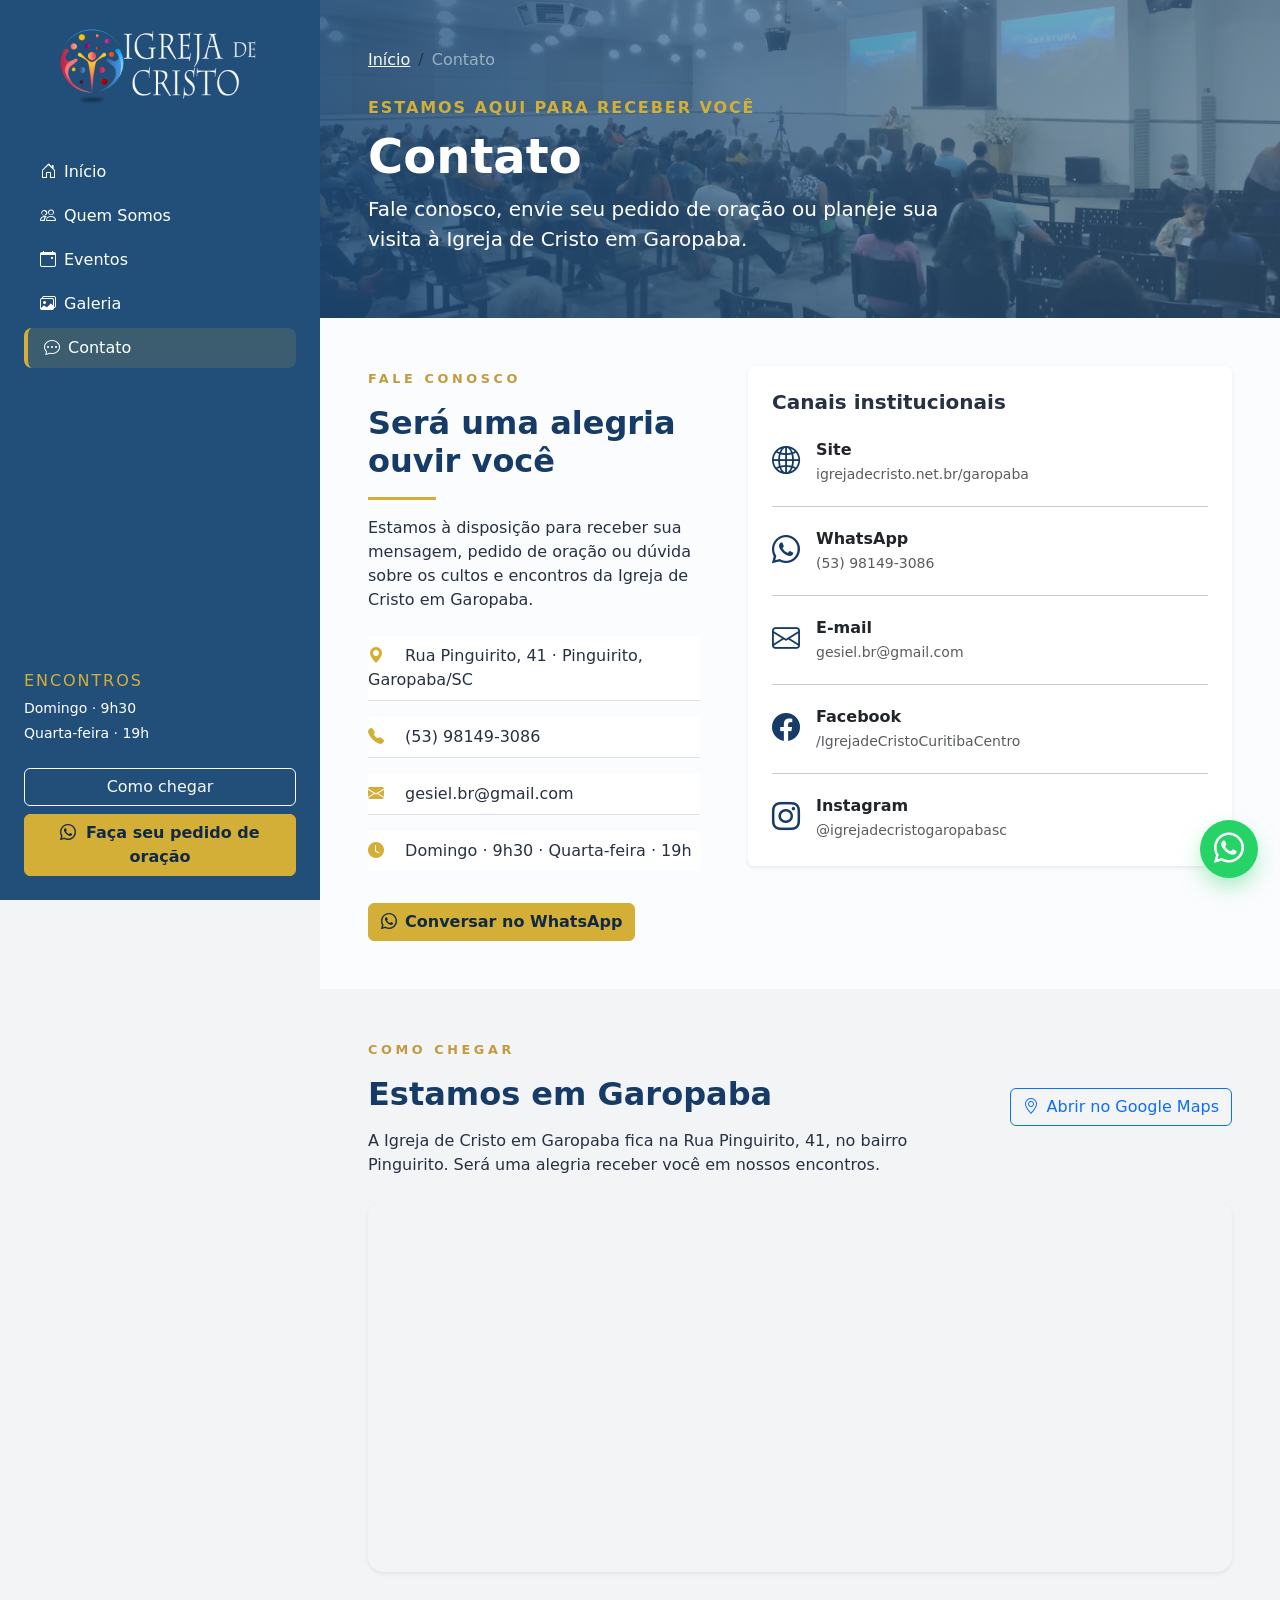
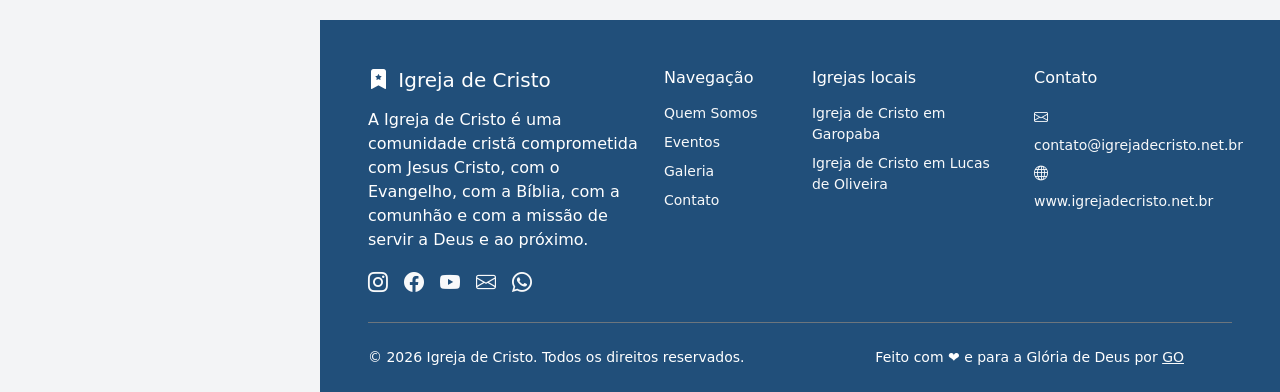
==== commit 429a62d4: "Endereços e ajustes" ====
--- a/contato.html
+++ b/contato.html
@@ -523,20 +523,39 @@
               </div> -->
               <div class="col-lg-7">
                 <div class="card border-0 shadow-sm p-4">
-                  <h3 class="h5 fw-semibold mb-4">
-                    Fale conosco pelos nossos canais
-                  </h3>
+                  <h3 class="h5 fw-semibold mb-4">Canais institucionais</h3>
+
                   <div class="d-flex flex-column gap-3">
                     <a
-                      href="https://wa.me/5553981493086"
-                      target="_blank"
-                      rel="noopener noreferrer"
                       class="d-flex align-items-center gap-3 text-decoration-none text-dark"
+                      href="https://www.igrejadecristo.net.br/garopaba/"
                     >
                       <i
                         aria-hidden="true"
-                        class="bi bi-whatsapp fs-3 text-gold"
+                        class="bi bi-globe2 fs-3 text-brand"
                       ></i>
+
+                      <div>
+                        <div class="fw-semibold">Site</div>
+                        <small class="text-muted"
+                          >igrejadecristo.net.br/garopaba</small
+                        >
+                      </div>
+                    </a>
+
+                    <hr class="my-1" />
+
+                    <a
+                      class="d-flex align-items-center gap-3 text-decoration-none text-dark"
+                      href="https://wa.me/5553981493086"
+                      rel="noopener noreferrer"
+                      target="_blank"
+                    >
+                      <i
+                        aria-hidden="true"
+                        class="bi bi-whatsapp fs-3 text-brand"
+                      ></i>
+
                       <div>
                         <div class="fw-semibold">WhatsApp</div>
                         <small class="text-muted">(53) 98149-3086</small>
@@ -546,13 +565,14 @@
                     <hr class="my-1" />
 
                     <a
+                      class="d-flex align-items-center gap-3 text-decoration-none text-dark"
                       href="mailto:gesiel.br@gmail.com"
-                      class="d-flex align-items-center gap-3 text-decoration-none text-dark"
                     >
                       <i
                         aria-hidden="true"
-                        class="bi bi-envelope fs-3 text-gold"
+                        class="bi bi-envelope fs-3 text-brand"
                       ></i>
+
                       <div>
                         <div class="fw-semibold">E-mail</div>
                         <small class="text-muted">gesiel.br@gmail.com</small>
@@ -562,15 +582,16 @@
                     <hr class="my-1" />
 
                     <a
+                      class="d-flex align-items-center gap-3 text-decoration-none text-dark"
                       href="https://www.facebook.com/IgrejadeCristoCuritibaCentro"
+                      rel="noopener noreferrer"
                       target="_blank"
-                      rel="noopener noreferrer"
-                      class="d-flex align-items-center gap-3 text-decoration-none text-dark"
                     >
                       <i
                         aria-hidden="true"
-                        class="bi bi-facebook fs-3 text-gold"
+                        class="bi bi-facebook fs-3 text-brand"
                       ></i>
+
                       <div>
                         <div class="fw-semibold">Facebook</div>
                         <small class="text-muted"
@@ -582,15 +603,16 @@
                     <hr class="my-1" />
 
                     <a
+                      class="d-flex align-items-center gap-3 text-decoration-none text-dark"
                       href="https://www.instagram.com/igrejadecristogaropabasc/"
+                      rel="noopener noreferrer"
                       target="_blank"
-                      rel="noopener noreferrer"
-                      class="d-flex align-items-center gap-3 text-decoration-none text-dark"
                     >
                       <i
                         aria-hidden="true"
-                        class="bi bi-instagram fs-3 text-gold"
+                        class="bi bi-instagram fs-3 text-brand"
                       ></i>
+
                       <div>
                         <div class="fw-semibold">Instagram</div>
                         <small class="text-muted"
@@ -655,44 +677,38 @@
                   aria-labelledby="footer-links"
                   class="col-6 col-md-3 col-xl-2 order-1 order-md-2"
                 >
-                  <h2 class="h6 text-gold mb-3" id="footer-links">Navegação</h2>
+                  <h2 class="h6 text-white mb-3" id="footer-links">
+                    Navegação
+                  </h2>
 
                   <ul class="list-unstyled small d-grid gap-2">
                     <li>
                       <a
                         class="link-light text-decoration-none"
                         href="quem-somos.html"
+                        >Quem Somos</a
                       >
-                        Quem Somos
-                      </a>
                     </li>
-
                     <li>
                       <a
                         class="link-light text-decoration-none"
                         href="eventos.html"
+                        >Eventos</a
                       >
-                        Eventos
-                      </a>
                     </li>
-
                     <li>
                       <a
                         class="link-light text-decoration-none"
                         href="galeria.html"
+                        >Galeria</a
                       >
-                        Galeria
-                      </a>
                     </li>
-
                     <li>
                       <a
-                        aria-current="page"
                         class="link-light text-decoration-none"
                         href="contato.html"
+                        >Contato</a
                       >
-                        Contato
-                      </a>
                     </li>
                   </ul>
                 </nav>
@@ -701,13 +717,25 @@
                   aria-labelledby="footer-cultos"
                   class="col-6 col-md-3 col-xl-3 order-2 order-md-3"
                 >
-                  <h2 class="h6 text-gold mb-3" id="footer-cultos">
-                    Programação
+                  <h2 class="h6 text-white mb-3" id="footer-cultos">
+                    Igrejas locais
                   </h2>
 
                   <ul class="list-unstyled text-white small d-grid gap-2">
-                    <li>Domingo · Culto de Celebração · 9h30</li>
-                    <li>Quarta-feira · Noite de Estudos · 19h</li>
+                    <li>
+                      <a
+                        class="link-light text-decoration-none"
+                        href="garopaba/"
+                        >Igreja de Cristo em Garopaba</a
+                      >
+                    </li>
+                    <li>
+                      <a
+                        class="link-light text-decoration-none"
+                        href="lucasdeoliveira/"
+                        >Igreja de Cristo em Lucas de Oliveira</a
+                      >
+                    </li>
                   </ul>
                 </div>
 
@@ -715,15 +743,35 @@
                   aria-labelledby="footer-contact"
                   class="col-xl-3 order-3 order-md-4"
                 >
-                  <h2 class="h6 text-gold mb-3" id="footer-contact">Contato</h2>
+                  <h2 class="h6 text-white mb-3" id="footer-contact">
+                    Contato
+                  </h2>
 
                   <address class="text-white small lh-lg mb-3">
-                    <i aria-hidden="true" class="bi bi-geo-alt me-2"></i>
-                    Rua Pinguirito, 41 · Pinguirito<br />
-                    <i aria-hidden="true" class="bi bi-telephone me-2"></i>
-                    (53) 98149-3086<br />
-                    <i aria-hidden="true" class="bi bi-envelope me-2"></i>
-                    gesiel.br@gmail.com
+                    <i
+                      aria-hidden="true"
+                      class="bi bi-envelope me-2 text-white"
+                    ></i>
+                    <a
+                      class="link-light text-decoration-none"
+                      href="mailto:contato@igrejadecristo.net.br"
+                    >
+                      contato@igrejadecristo.net.br
+                    </a>
+                    <br />
+
+                    <i
+                      aria-hidden="true"
+                      class="bi bi-globe me-2 text-white"
+                    ></i>
+                    <a
+                      class="link-light text-decoration-none"
+                      href="https://www.igrejadecristo.net.br/"
+                      rel="noopener noreferrer"
+                      target="_blank"
+                    >
+                      www.igrejadecristo.net.br
+                    </a>
                   </address>
                 </div>
 
@@ -731,24 +779,25 @@
                   aria-labelledby="footer-brand"
                   class="col-md-6 col-xl-4 order-4 order-md-1"
                 >
-                  <h2 class="h5 text-gold mb-3" id="footer-brand">
+                  <h2 class="h5 text-white mb-3" id="footer-brand">
                     <i
                       aria-hidden="true"
-                      class="bi bi-bookmark-star-fill text-gold me-1"
+                      class="bi bi-bookmark-star-fill text-white me-1"
                     ></i>
                     Igreja de Cristo
                   </h2>
 
                   <p class="text-white">
-                    Uma comunidade cristã para acolher famílias, servir a cidade
-                    e viver a fé com propósito.
+                    A Igreja de Cristo é uma comunidade cristã comprometida com
+                    Jesus Cristo, com o Evangelho, com a Bíblia, com a comunhão
+                    e com a missão de servir a Deus e ao próximo.
                   </p>
 
                   <nav aria-label="Redes sociais" class="d-flex gap-3">
                     <a
                       aria-label="Instagram"
                       href="https://www.instagram.com/igrejadecristogaropabasc/"
-                      class="text-gold fs-5"
+                      class="link-light fs-5"
                       target="_blank"
                       rel="noopener noreferrer"
                     >
@@ -758,7 +807,7 @@
                     <a
                       aria-label="Facebook"
                       href="https://www.facebook.com/IgrejadeCristoCuritibaCentro"
-                      class="text-gold fs-5"
+                      class="link-light fs-5"
                       target="_blank"
                       rel="noopener noreferrer"
                     >
@@ -768,7 +817,7 @@
                     <a
                       aria-label="YouTube"
                       href="https://www.youtube.com/@IgrejadeCristoCuritiba"
-                      class="text-gold fs-5"
+                      class="link-light fs-5"
                       target="_blank"
                       rel="noopener noreferrer"
                     >
@@ -778,7 +827,7 @@
                     <a
                       aria-label="E-mail"
                       href="mailto:gesiel.br@gmail.com"
-                      class="text-gold fs-5"
+                      class="link-light fs-5"
                     >
                       <i aria-hidden="true" class="bi bi-envelope"></i>
                     </a>
@@ -787,7 +836,7 @@
                       aria-label="WhatsApp"
                       href="https://wa.me/5553981493086"
                       target="_blank"
-                      class="text-gold fs-5"
+                      class="link-light fs-5"
                       rel="noopener noreferrer"
                     >
                       <i aria-hidden="true" class="bi bi-whatsapp"></i>
@@ -805,15 +854,28 @@
                 </p>
 
                 <p class="mb-0 me-0 me-lg-5">
+                  <!--
+        <a
+          class="link-light text-decoration-none"
+          href="#"
+          >Política de Privacidade</a
+        >
+        ·
+        <a
+          class="link-light text-decoration-none"
+          href="#"
+          >Termos de Uso</a
+        >
+        -->
+
                   Feito com ❤ e para a Glória de Deus por
                   <a
-                    class="link-light"
+                    class="link-light text-decoration-underline"
                     href="https://gesieloliveira.com.br"
                     rel="noopener noreferrer"
-                    style="color: var(--brand-gold); text-decoration: underline"
+                    target="_blank"
+                    >GO</a
                   >
-                    GO
-                  </a>
                 </p>
               </div>
             </div>
--- a/assets/css/styles.css
+++ b/assets/css/styles.css
@@ -17,8 +17,13 @@
 body {
   background-color: var(--brand-gray);
 }
+/* bg mais escuro */
+/* .bg-brand {
+  background-color: var(--brand-blue) !important;
+} */
+/* bg mais claro */
 .bg-brand {
-  background-color: var(--brand-blue) !important;
+  background-color: #214f7a !important;
 }
 .bg-soft {
   background-color: var(--brand-gray);
@@ -97,11 +102,26 @@
   height: 0.2rem;
   background-color: var(--brand-gold);
 }
-.page-hero {
+/* .page-hero {
   background:
     linear-gradient(100deg, rgba(16, 41, 69, 0.97), rgba(22, 59, 103, 0.84)),
     url("https://images.unsplash.com/photo-1507692049790-de58290a4334?auto=format&fit=crop&w=1600&q=80")
       center/cover;
+} 
+.page-hero {
+  background:
+    linear-gradient(100deg, rgba(16, 41, 69, 0.97), rgba(22, 59, 103, 0.84)),
+    url("/assets/img/A-IGREJA-VERDADEIRAMENTE-APOSTOLICA.jpg") center/cover;
+}*/
+/* .page-hero {
+  background:
+    linear-gradient(100deg, rgba(16, 41, 69, 0.97), rgba(22, 59, 103, 0.84)),
+    url("/assets/img/culto-igreja-de-cristo.png") center/cover;
+} */
+.page-hero {
+  background:
+    linear-gradient(100deg, rgba(32, 78, 124, 0.82), rgba(73, 124, 174, 0.5)),
+    url("/assets/img/culto-igreja-de-cristo.png") center/cover;
 }
 .event-date {
   /* min-width: 4.8rem; */
@@ -118,9 +138,9 @@
   height: 16rem;
   object-fit: cover;
 }
-.object-cover {
-  object-fit: cover;
-}
+/* .object-cover {
+  object-fit: cover;
+} */
 .hover-lift {
   transition:
     transform 0.2s ease,
